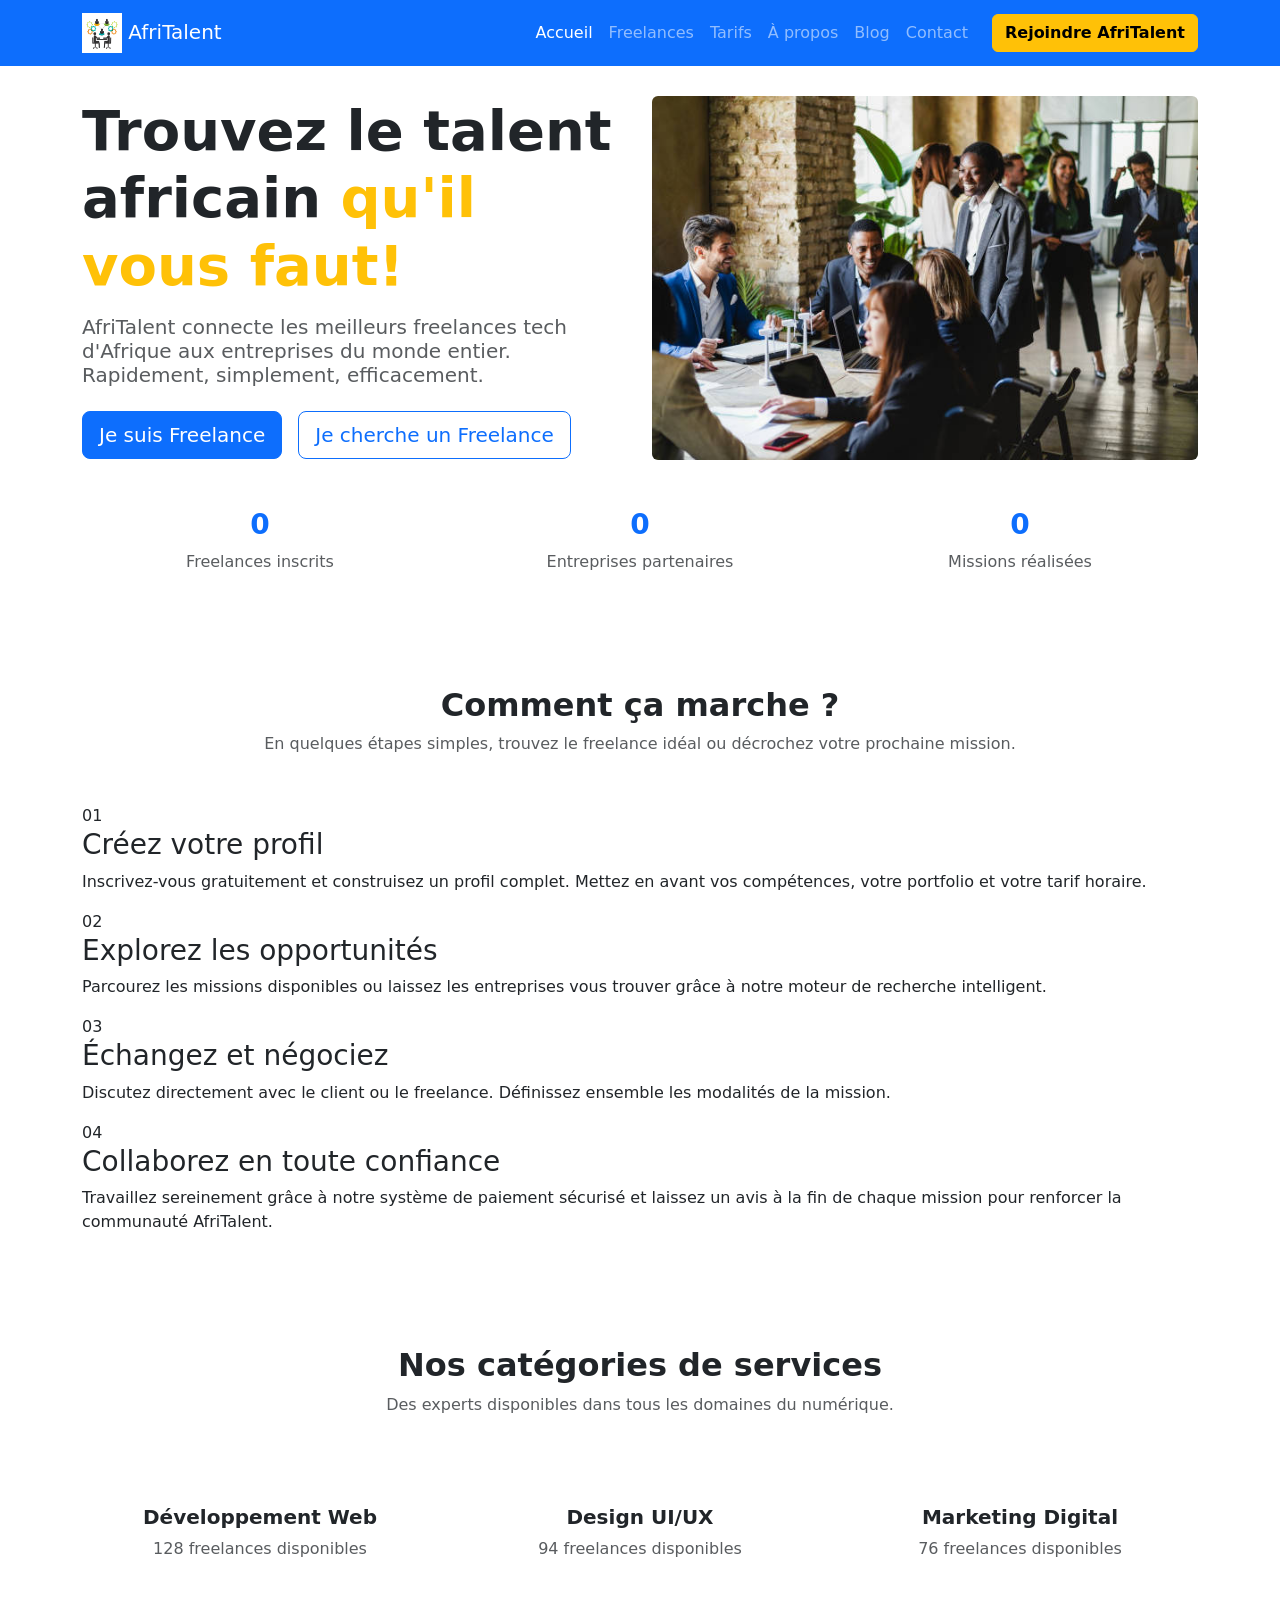
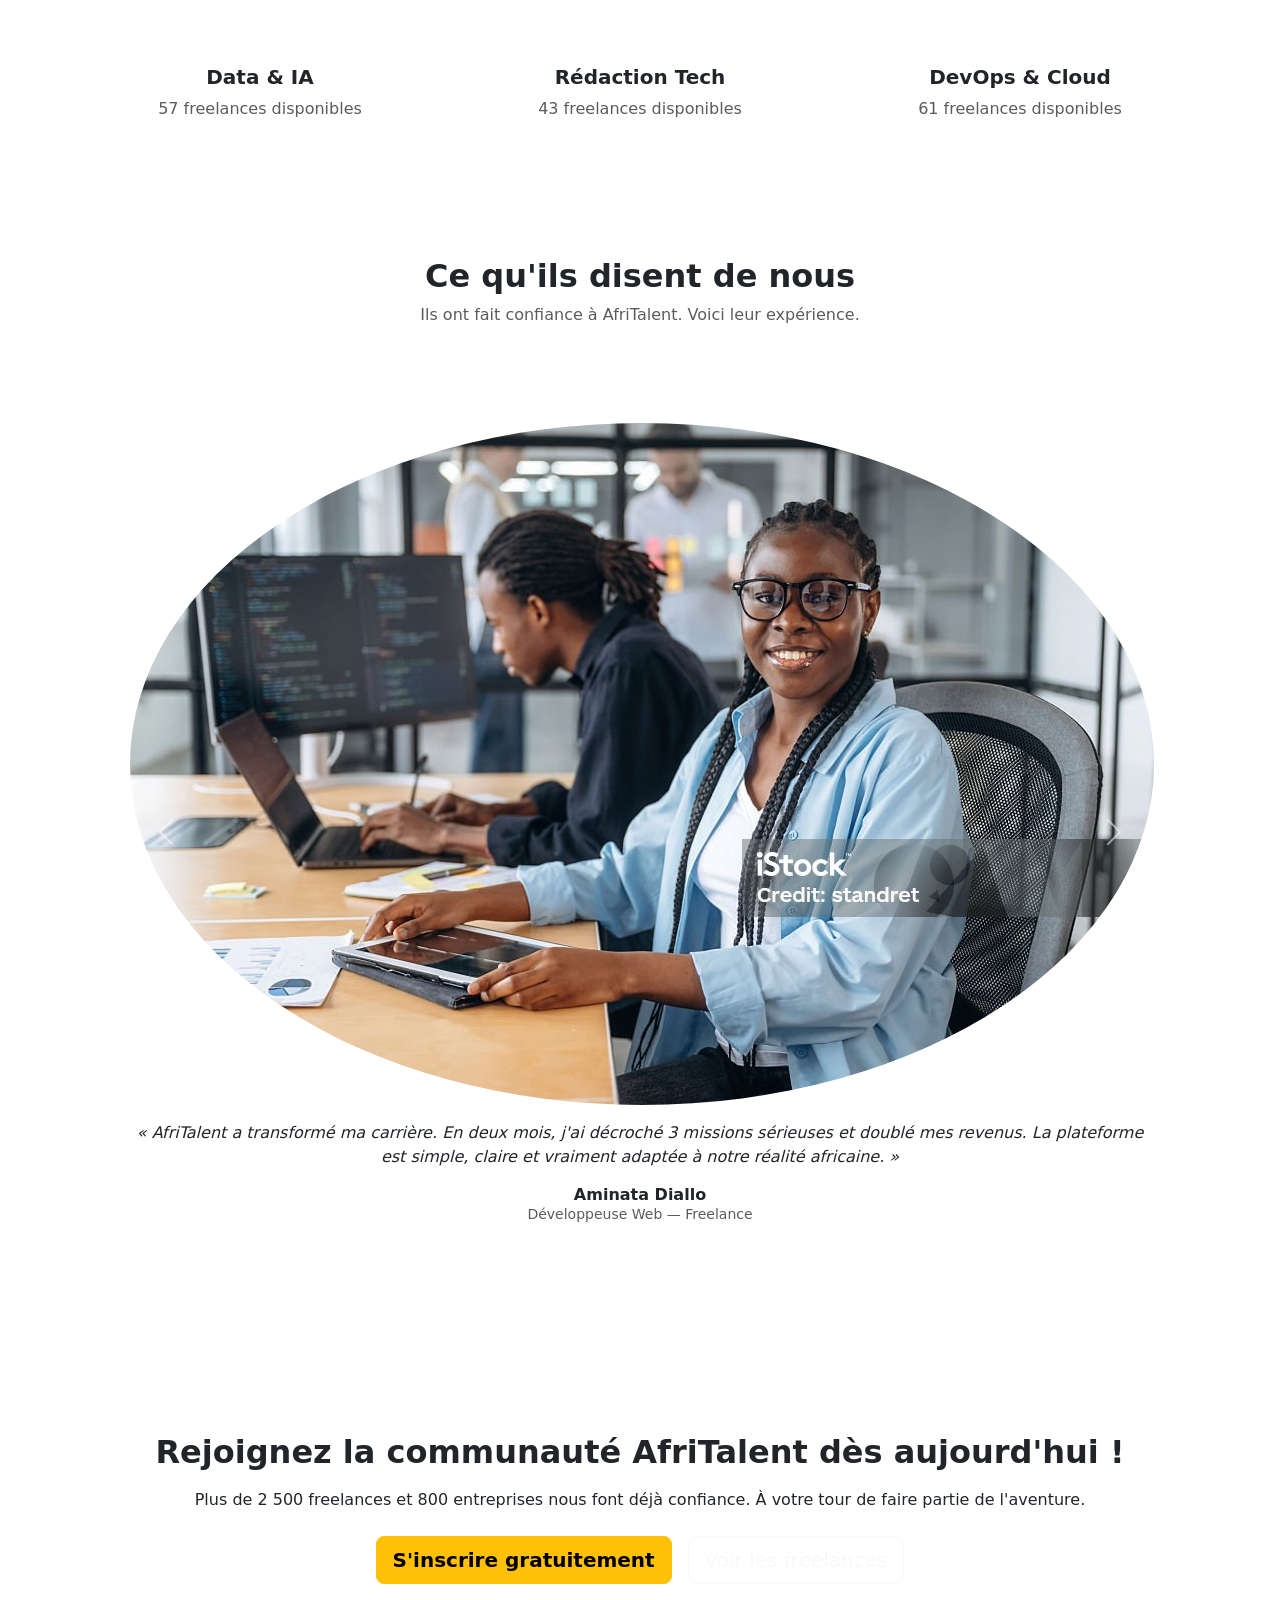
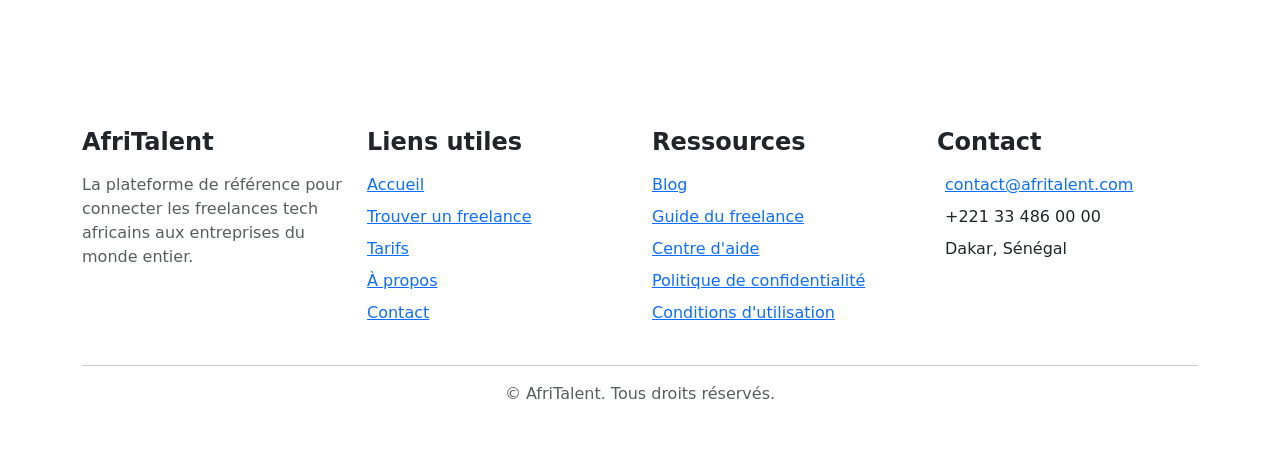
==== index.html @ 52401b1b "HTML : structure complète des 5 pages avec sections et contenu texte" ====
<!DOCTYPE html>
<html lang="fr">
<head>
<meta charset="UTF-8">
<meta name="viewport" content="width=device-width, initial-scale=1.0">
<title>AfriTalent — Accueil</title>
<!-- Bootstrap 5 via CDN : feuille de style -->
<link
href="https://cdn.jsdelivr.net/npm/bootstrap@5.3.0/dist/css/bootstrap.min.css"
rel="stylesheet">
<!-- Votre feuille de style personnelle -->
<link rel="stylesheet" href="CSS/style.css">
</head>
<body>
<!-- Navigation Bootstrap commune a toutes les pages -->
<nav class="navbar navbar-expand-lg navbar-dark bg-primary fixed-top" id="mainNavbar">
  <div class="container">
<a class="navbar-brand" href="index.html">
  <img src="IMAGES/logoAfri.jpg" alt="Logo AfriTalent" width="40" height="40">
  AfriTalent
</a>
<button class="navbar-toggler" type="button"
data-bs-toggle="collapse"
data-bs-target="#navMenu"
aria-controls="navMenu"
aria-expanded="false"
aria-label="Ouvrir le menu">
<span class="navbar-toggler-icon"></span>
</button>
  <!-- Liens de navigation -->
    <div class="collapse navbar-collapse" id="navMenu">
      <ul class="navbar-nav ms-auto align-items-center">
        <li class="nav-item"><a class="nav-link active" href="index.html">Accueil</a></li>
        <li class="nav-item"><a class="nav-link" href="freelances.html">Freelances</a></li>
        <li class="nav-item"><a class="nav-link" href="tarifs.html">Tarifs</a></li>
        <li class="nav-item"><a class="nav-link" href="about.html">À propos</a></li>
        <li class="nav-item"><a class="nav-link" href="blog.html">Blog</a></li>
        <li class="nav-item"><a class="nav-link" href="contact.html">Contact</a></li>

        <!-- Bouton CTA visible dans la navbar -->
        <li class="nav-item ms-3">
          <a class="btn btn-warning fw-bold" href="contact.html">Rejoindre AfriTalent</a>
        </li>
      </ul>
    </div>
  </div>
</nav>
<main>
<!-- Section Hero : accroche principale -->
<section id="hero" class="py-5 mt-5">
  <div class="container">
    <div class="row align-items-center">

      <!-- Texte de gauche -->
      <div class="col-lg-6">
        <h1 class="display-4 fw-bold">
          Trouvez le talent africain <span class="text-warning">qu'il vous faut!</span>
        </h1>
        <h2 class="fs-5 fw-normal text-muted mt-3">
          AfriTalent connecte les meilleurs freelances tech d'Afrique 
          aux entreprises du monde entier. Rapidement, simplement, efficacement.
        </h2>

        <!-- Deux boutons CTA -->
        <div class="d-flex gap-3 mt-4 flex-wrap">
          <a href="freelances.html" class="btn btn-primary btn-lg">
            Je suis Freelance
          </a>
          <a href="freelances.html" class="btn btn-outline-primary btn-lg">
            Je cherche un Freelance
          </a>
        </div>
      </div>
      <!-- Image de droite -->
      <div class="col-lg-6 text-center mt-4 mt-lg-0">
        <img 
          src="IMAGES/hero0.png" 
          alt="Freelances africains travaillant sur des projets tech" 
          class="img-fluid rounded">
      </div>
    </div>
    <!-- Statistiques animées (les chiffres seront animés en JS plus tard) -->
    <div class="row text-center mt-5">
      <div class="col-md-4">
        <h3 class="fw-bold text-primary" data-target="2500" class="counter">0</h3>
        <p class="text-muted">Freelances inscrits</p>
      </div>
      <div class="col-md-4">
        <h3 class="fw-bold text-primary" data-target="800" class="counter">0</h3>
        <p class="text-muted">Entreprises partenaires</p>
      </div>
      <div class="col-md-4">
        <h3 class="fw-bold text-primary" data-target="12000" class="counter">0</h3>
        <p class="text-muted">Missions réalisées</p>
      </div>
    </div>

  </div>
</section>
<!-- Section "Comment ça marche" -->
<section id="comment-ca-marche" class="py-5">
  <div class="container">

    <h2 class="text-center fw-bold mb-2">Comment ça marche ?</h2>
    <p class="text-center text-muted mb-5">
      En quelques étapes simples, trouvez le freelance idéal ou décrochez votre prochaine mission.
    </p>

    <!-- Grille Bento : disposition asymétrique (le style viendra au commit 4) -->
    <div class="bento-grid">

      <!-- Étape 1 -->
      <article class="bento-card bento-card--large" aria-label="Étape 1">
        <span class="step-number">01</span>
        <i class="bi bi-person-plus-fill step-icon" aria-hidden="true"></i>
        <h3>Créez votre profil</h3>
        <p>
          Inscrivez-vous gratuitement et construisez un profil complet. 
          Mettez en avant vos compétences, votre portfolio et votre tarif horaire.
        </p>
      </article>

      <!-- Étape 2 -->
      <article class="bento-card" aria-label="Étape 2">
        <span class="step-number">02</span>
        <i class="bi bi-search step-icon" aria-hidden="true"></i>
        <h3>Explorez les opportunités</h3>
        <p>
          Parcourez les missions disponibles ou laissez les entreprises 
          vous trouver grâce à notre moteur de recherche intelligent.
        </p>
      </article>

      <!-- Étape 3 -->
      <article class="bento-card" aria-label="Étape 3">
        <span class="step-number">03</span>
        <i class="bi bi-chat-dots-fill step-icon" aria-hidden="true"></i>
        <h3>Échangez et négociez</h3>
        <p>
          Discutez directement avec le client ou le freelance. 
          Définissez ensemble les modalités de la mission.
        </p>
      </article>

      <!-- Étape 4 -->
      <article class="bento-card bento-card--wide" aria-label="Étape 4">
        <span class="step-number">04</span>
        <i class="bi bi-patch-check-fill step-icon" aria-hidden="true"></i>
        <h3>Collaborez en toute confiance</h3>
        <p>
          Travaillez sereinement grâce à notre système de paiement sécurisé 
          et laissez un avis à la fin de chaque mission pour renforcer la communauté AfriTalent.
        </p>
      </article>

    </div>
  </div>
</section>
<!-- Section "Catégories de services" -->
<section id="categories" class="py-5">
  <div class="container">

    <h2 class="text-center fw-bold mb-2">Nos catégories de services</h2>
    <p class="text-center text-muted mb-5">
      Des experts disponibles dans tous les domaines du numérique.
    </p>

    <div class="row g-4">

      <!-- Catégorie 1 : Développement Web -->
      <div class="col-lg-4 col-md-6">
        <article class="category-card text-center p-4" aria-label="Développement Web">
          <i class="bi bi-code-slash category-icon" aria-hidden="true"></i>
          <h3 class="fs-5 fw-bold mt-3">Développement Web</h3>
          <p class="text-muted">128 freelances disponibles</p>
        </article>
      </div>

      <!-- Catégorie 2 : Design UI/UX -->
      <div class="col-lg-4 col-md-6">
        <article class="category-card text-center p-4" aria-label="Design UI/UX">
          <i class="bi bi-palette-fill category-icon" aria-hidden="true"></i>
          <h3 class="fs-5 fw-bold mt-3">Design UI/UX</h3>
          <p class="text-muted">94 freelances disponibles</p>
        </article>
      </div>

      <!-- Catégorie 3 : Marketing Digital -->
      <div class="col-lg-4 col-md-6">
        <article class="category-card text-center p-4" aria-label="Marketing Digital">
          <i class="bi bi-megaphone-fill category-icon" aria-hidden="true"></i>
          <h3 class="fs-5 fw-bold mt-3">Marketing Digital</h3>
          <p class="text-muted">76 freelances disponibles</p>
        </article>
      </div>

      <!-- Catégorie 4 : Data & IA -->
      <div class="col-lg-4 col-md-6">
        <article class="category-card text-center p-4" aria-label="Data et Intelligence Artificielle">
          <i class="bi bi-robot category-icon" aria-hidden="true"></i>
          <h3 class="fs-5 fw-bold mt-3">Data &amp; IA</h3>
          <p class="text-muted">57 freelances disponibles</p>
        </article>
      </div>

      <!-- Catégorie 5 : Rédaction Tech -->
      <div class="col-lg-4 col-md-6">
        <article class="category-card text-center p-4" aria-label="Rédaction Tech">
          <i class="bi bi-pencil-fill category-icon" aria-hidden="true"></i>
          <h3 class="fs-5 fw-bold mt-3">Rédaction Tech</h3>
          <p class="text-muted">43 freelances disponibles</p>
        </article>
      </div>

      <!-- Catégorie 6 : DevOps & Cloud -->
      <div class="col-lg-4 col-md-6">
        <article class="category-card text-center p-4" aria-label="DevOps et Cloud">
          <i class="bi bi-cloud-fill category-icon" aria-hidden="true"></i>
          <h3 class="fs-5 fw-bold mt-3">DevOps &amp; Cloud</h3>
          <p class="text-muted">61 freelances disponibles</p>
        </article>
      </div>

    </div>
  </div>
</section>
<!-- Section "Témoignages" -->
<section id="temoignages" class="py-5">
  <div class="container">

    <h2 class="text-center fw-bold mb-2">Ce qu'ils disent de nous</h2>
    <p class="text-center text-muted mb-5">
      Ils ont fait confiance à AfriTalent. Voici leur expérience.
    </p>

    <!-- Carousel Bootstrap -->
    <div id="carouselTemoignages" class="carousel slide" data-bs-ride="carousel">

      <!-- Indicateurs (petits points en bas) -->
      <div class="carousel-indicators">
        <button type="button" data-bs-target="#carouselTemoignages" data-bs-slide-to="0"
          class="active" aria-current="true" aria-label="Témoignage 1"></button>
        <button type="button" data-bs-target="#carouselTemoignages" data-bs-slide-to="1"
          aria-label="Témoignage 2"></button>
        <button type="button" data-bs-target="#carouselTemoignages" data-bs-slide-to="2"
          aria-label="Témoignage 3"></button>
      </div>

      <!-- Contenu du carousel -->
      <div class="carousel-inner">

        <!-- Témoignage 1 -->
        <div class="carousel-item active">
          <article class="temoignage-card text-center p-5" aria-label="Témoignage de Aminata Diallo">
            <img
              src="IMAGES/Diallo.jpg"
              alt="Photo de Aminata Diallo, développeuse web freelance"
              class="temoignage-avatar rounded-circle mb-3">
            <p class="temoignage-citation fst-italic mb-3">
              « AfriTalent a transformé ma carrière. En deux mois, j'ai décroché 
              3 missions sérieuses et doublé mes revenus. La plateforme est simple, 
              claire et vraiment adaptée à notre réalité africaine. »
            </p>
            <!-- Note : 5 étoiles -->
            <div class="temoignage-etoiles mb-2" aria-label="Note : 5 étoiles sur 5">
              <i class="bi bi-star-fill text-warning" aria-hidden="true"></i>
              <i class="bi bi-star-fill text-warning" aria-hidden="true"></i>
              <i class="bi bi-star-fill text-warning" aria-hidden="true"></i>
              <i class="bi bi-star-fill text-warning" aria-hidden="true"></i>
              <i class="bi bi-star-fill text-warning" aria-hidden="true"></i>
            </div>
            <h3 class="fs-6 fw-bold mb-0">Aminata Diallo</h3>
            <p class="text-muted small">Développeuse Web — Freelance</p>
          </article>
        </div>

        <!-- Témoignage 2 -->
        <div class="carousel-item">
          <article class="temoignage-card text-center p-5" aria-label="Témoignage de Kofi Mensah">
            <img
              src="IMAGES/Mendy.jpg"
              alt="Photo de Sara Doumith, directeur technique"
              class="temoignage-avatar rounded-circle mb-3">
            <p class="temoignage-citation fst-italic mb-3">
              « Nous avons recruté deux développeurs via AfriTalent en moins d'une semaine. 
              Les profils étaient sérieux, les tarifs compétitifs et la communication 
              avec les freelances a été fluide du début à la fin. »
            </p>
            <!-- Note : 4 étoiles -->
            <div class="temoignage-etoiles mb-2" aria-label="Note : 4 étoiles sur 5">
              <i class="bi bi-star-fill text-warning" aria-hidden="true"></i>
              <i class="bi bi-star-fill text-warning" aria-hidden="true"></i>
              <i class="bi bi-star-fill text-warning" aria-hidden="true"></i>
              <i class="bi bi-star-fill text-warning" aria-hidden="true"></i>
              <i class="bi bi-star text-warning" aria-hidden="true"></i>
            </div>
            <h3 class="fs-6 fw-bold mb-0">Sara Doumith</h3>
            <p class="text-muted small">Directrice Technique — Entreprise</p>
          </article>
        </div>

        <!-- Témoignage 3 -->
        <div class="carousel-item">
          <article class="temoignage-card text-center p-5" aria-label="Témoignage de Fatou Ndiaye">
            <img
              src="IMAGES/Faye.jpg"
              alt="Photo de Issa Faye, designer UI/UX freelance"
              class="temoignage-avatar rounded-circle mb-3">
            <p class="temoignage-citation fst-italic mb-3">
              « Ce que j'aime chez AfriTalent, c'est la confiance. Le système de paiement 
              sécurisé m'a convaincue dès le départ. Je recommande la plateforme à tous 
              les créatifs africains qui veulent se lancer. »
            </p>
            <!-- Note : 5 étoiles -->
            <div class="temoignage-etoiles mb-2" aria-label="Note : 5 étoiles sur 5">
              <i class="bi bi-star-fill text-warning" aria-hidden="true"></i>
              <i class="bi bi-star-fill text-warning" aria-hidden="true"></i>
              <i class="bi bi-star-fill text-warning" aria-hidden="true"></i>
              <i class="bi bi-star-fill text-warning" aria-hidden="true"></i>
              <i class="bi bi-star-fill text-warning" aria-hidden="true"></i>
            </div>
            <h3 class="fs-6 fw-bold mb-0">Issa Faye</h3>
            <p class="text-muted small">Designer UI/UX — Freelance</p>
          </article>
        </div>

      </div><!-- fin carousel-inner -->

      <!-- Boutons précédent / suivant -->
      <button class="carousel-control-prev" type="button"
        data-bs-target="#carouselTemoignages" data-bs-slide="prev">
        <span class="carousel-control-prev-icon" aria-hidden="true"></span>
        <span class="visually-hidden">Précédent</span>
      </button>
      <button class="carousel-control-next" type="button"
        data-bs-target="#carouselTemoignages" data-bs-slide="next">
        <span class="carousel-control-next-icon" aria-hidden="true"></span>
        <span class="visually-hidden">Suivant</span>
      </button>
    </div><!-- fin carousel -->
  </div>
</section>
<!-- Section "Appel à l'action" (CTA) -->
<section id="cta" class="py-5">
  <div class="container">
    <div class="cta-bandeau text-center p-5">

      <h2 class="fw-bold mb-3">
        Rejoignez la communauté AfriTalent dès aujourd'hui !
      </h2>
      <p class="mb-4">
        Plus de 2 500 freelances et 800 entreprises nous font déjà confiance. 
        À votre tour de faire partie de l'aventure.
      </p>

      <div class="d-flex justify-content-center gap-3 flex-wrap">
        <a href="contact.html" class="btn btn-warning btn-lg fw-bold">
          S'inscrire gratuitement
        </a>
        <a href="freelances.html" class="btn btn-outline-light btn-lg">
          Voir les freelances
        </a>
      </div>

    </div>
  </div>
</section>
<!-- Pied de page -->
<footer class="py-5">
  <div class="container">
    <div class="row g-4">

      <!-- Colonne 1 : AfriTalent -->
      <div class="col-lg-3 col-md-6">
        <h4 class="fw-bold mb-3">AfriTalent</h4>
        <p class="text-muted">
          La plateforme de référence pour connecter les freelances 
          tech africains aux entreprises du monde entier.
        </p>
        <!-- Réseaux sociaux -->
        <div class="d-flex gap-3 mt-3">
          <a href="#" aria-label="Facebook AfriTalent">
            <i class="bi bi-facebook fs-5" aria-hidden="true"></i>
          </a>
          <a href="#" aria-label="Twitter AfriTalent">
            <i class="bi bi-twitter-x fs-5" aria-hidden="true"></i>
          </a>
          <a href="#" aria-label="LinkedIn AfriTalent">
            <i class="bi bi-linkedin fs-5" aria-hidden="true"></i>
          </a>
          <a href="#" aria-label="Instagram AfriTalent">
            <i class="bi bi-instagram fs-5" aria-hidden="true"></i>
          </a>
        </div>
      </div>
      <!-- Colonne 2 : Liens utiles -->
      <div class="col-lg-3 col-md-6">
        <h4 class="fw-bold mb-3">Liens utiles</h4>
        <ul class="list-unstyled">
          <li class="mb-2">
            <a href="index.html">Accueil</a>
          </li>
          <li class="mb-2">
            <a href="freelances.html">Trouver un freelance</a>
          </li>
          <li class="mb-2">
            <a href="tarifs.html">Tarifs</a>
          </li>
          <li class="mb-2">
            <a href="about.html">À propos</a>
          </li>
          <li class="mb-2">
            <a href="contact.html">Contact</a>
          </li>
        </ul>
      </div>

      <!-- Colonne 3 : Ressources -->
      <div class="col-lg-3 col-md-6">
        <h4 class="fw-bold mb-3">Ressources</h4>
        <ul class="list-unstyled">
          <li class="mb-2">
            <a href="blog.html">Blog</a>
          </li>
          <li class="mb-2">
            <a href="#">Guide du freelance</a>
          </li>
          <li class="mb-2">
            <a href="#">Centre d'aide</a>
          </li>
          <li class="mb-2">
            <a href="#">Politique de confidentialité</a>
          </li>
          <li class="mb-2">
            <a href="#">Conditions d'utilisation</a>
          </li>
        </ul>
      </div>
      <!-- Colonne 4 : Contact -->
      <div class="col-lg-3 col-md-6">
        <h4 class="fw-bold mb-3">Contact</h4>
        <ul class="list-unstyled">
          <li class="mb-2">
            <i class="bi bi-envelope-fill me-2" aria-hidden="true"></i>
            <a href="mailto:contact@afritalent.com">contact@afritalent.com</a>
          </li>
          <li class="mb-2">
            <i class="bi bi-telephone-fill me-2" aria-hidden="true"></i>
            <span>+221 33 486 00 00</span>
          </li>
          <li class="mb-2">
            <i class="bi bi-geo-alt-fill me-2" aria-hidden="true"></i>
            <span>Dakar, Sénégal</span>
          </li>
        </ul>
      </div>
    </div>
    <!-- Ligne de séparation -->
    <hr class="mt-4">
    <!-- Copyright avec année dynamique -->
    <p class="text-center text-muted mb-0">
      &copy; <span id="annee"></span> AfriTalent. Tous droits réservés.
    </p>
  </div>
</footer>
</main>
<!-- Bootstrap 5 via CDN : script JavaScript -->
<script
src="https://cdn.jsdelivr.net/npm/bootstrap@5.3.0/dist/js/bootstrap.bundle.min.js"
></script>
<!-- Votre script JavaScript -->
<script src="js/main.js"></script>
</body>
</html>
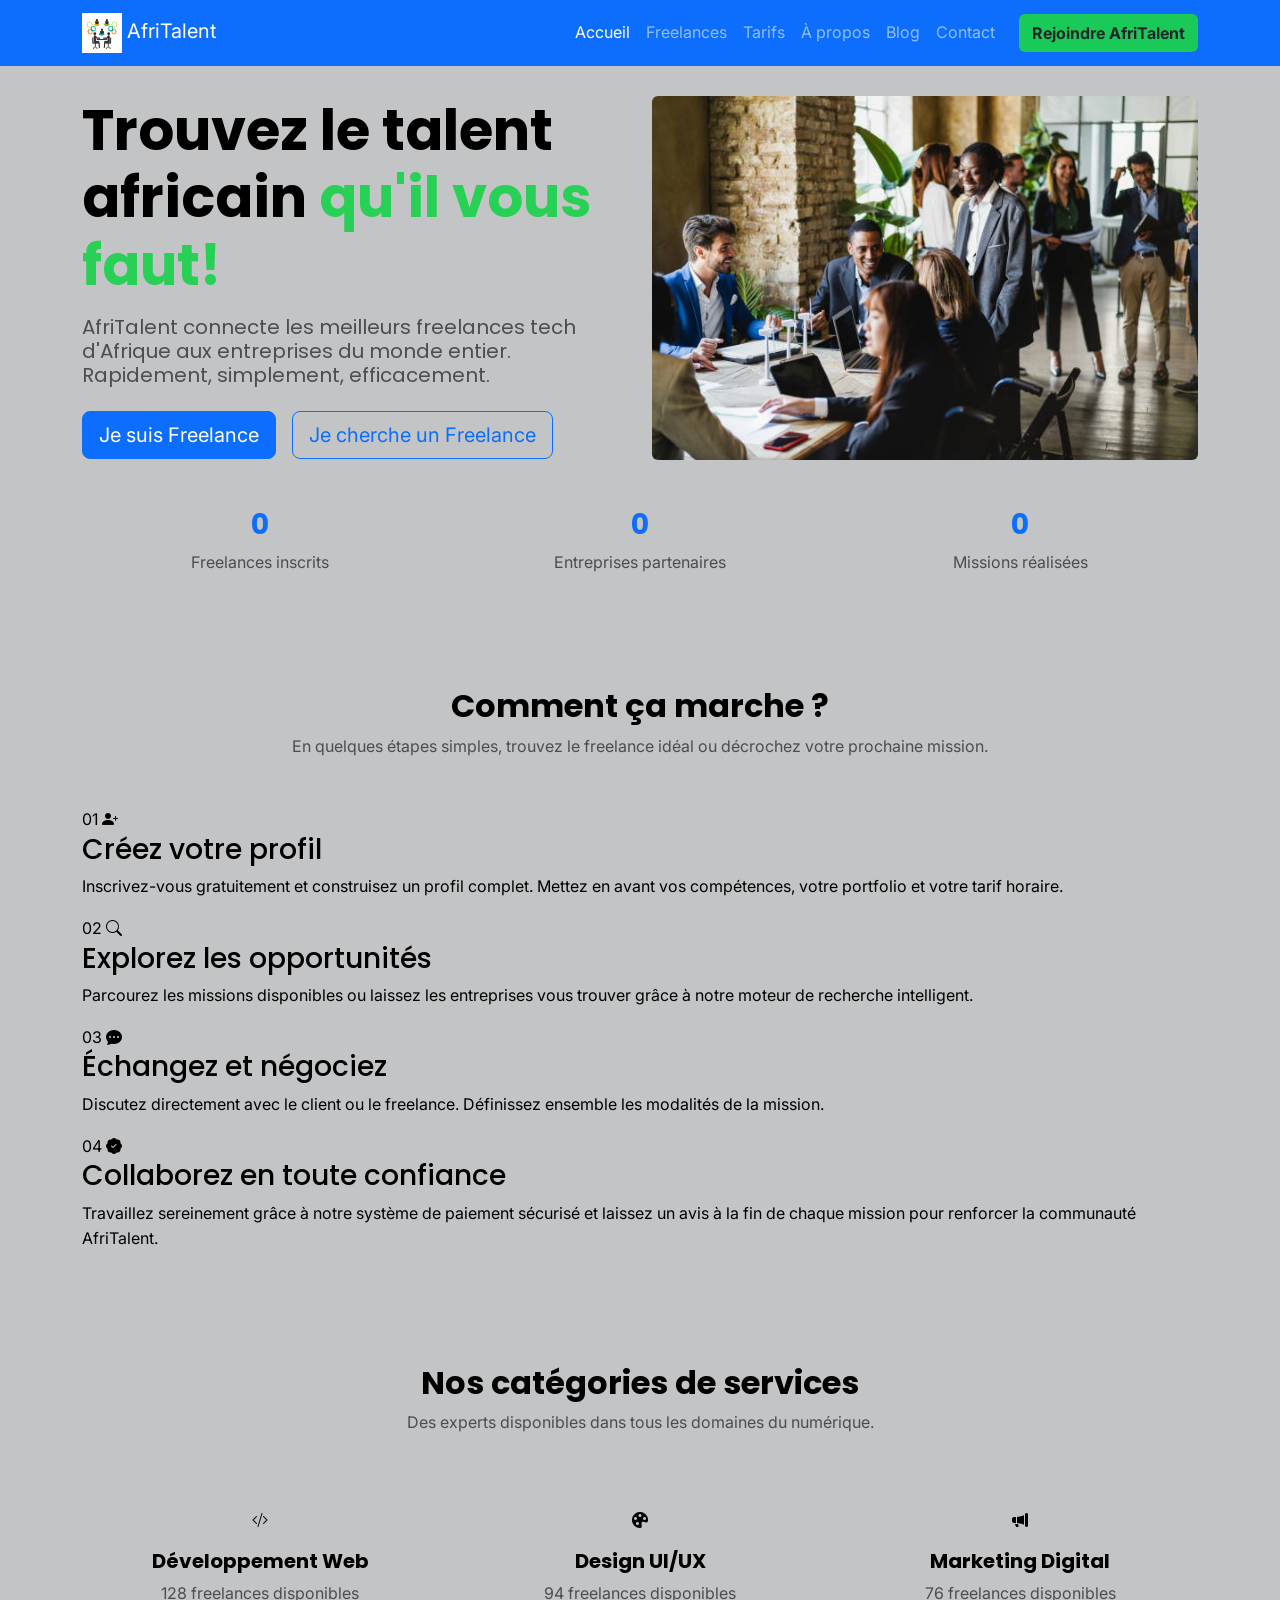
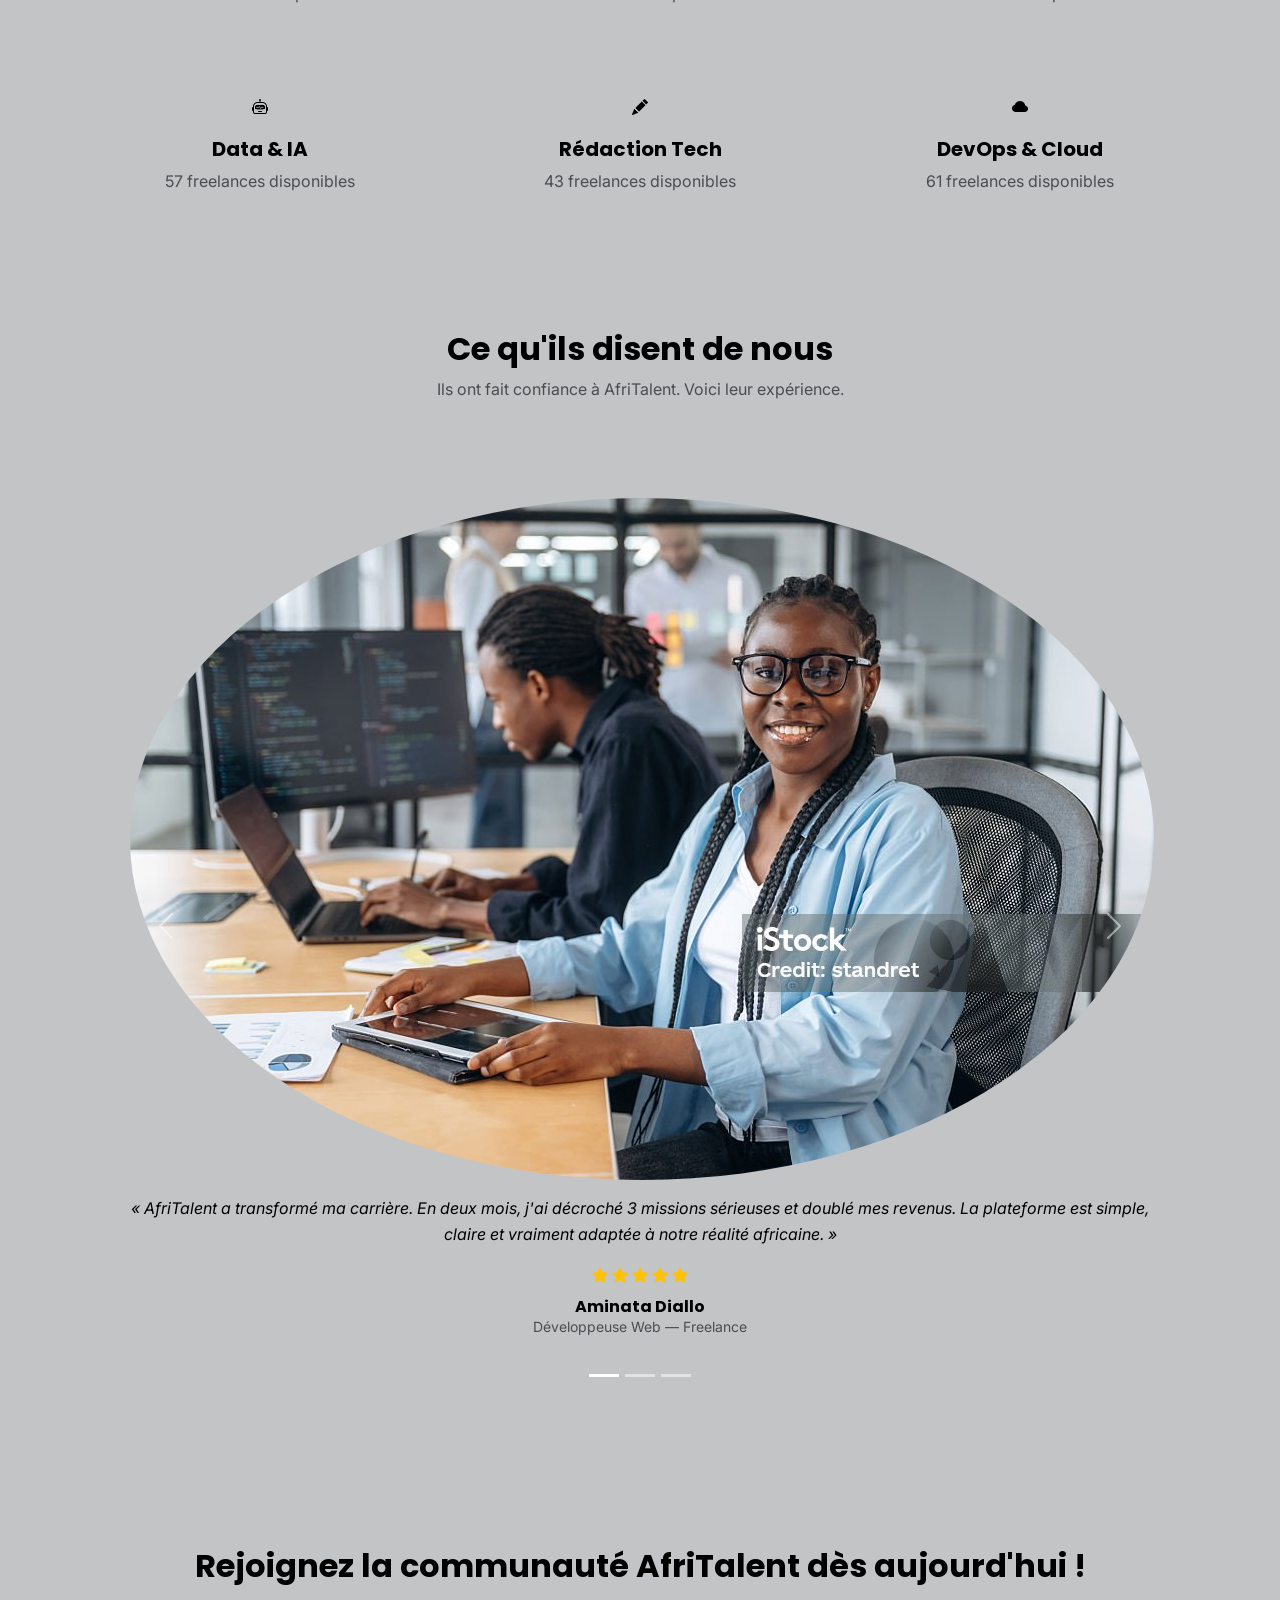
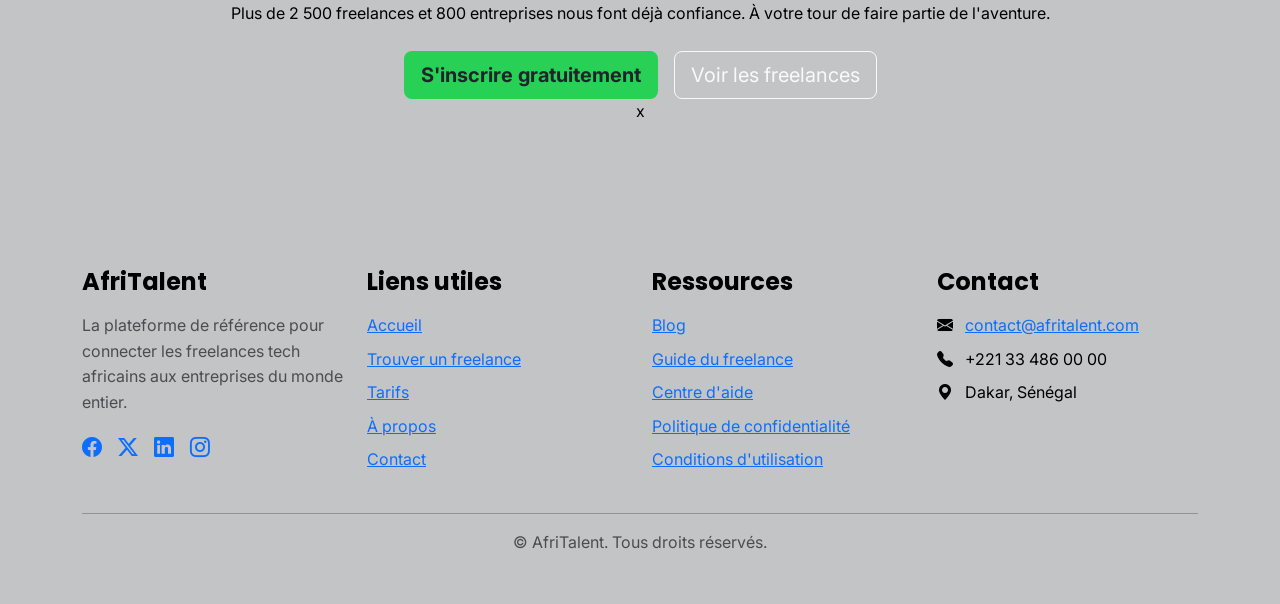
==== commit 285bd2f2: "CSS : variables, typographie, layout général et styles de base" ====
--- a/index.html
+++ b/index.html
@@ -1,474 +1,424 @@
 <!DOCTYPE html>
 <html lang="fr">
+
 <head>
-<meta charset="UTF-8">
-<meta name="viewport" content="width=device-width, initial-scale=1.0">
-<title>AfriTalent — Accueil</title>
-<!-- Bootstrap 5 via CDN : feuille de style -->
-<link
-href="https://cdn.jsdelivr.net/npm/bootstrap@5.3.0/dist/css/bootstrap.min.css"
-rel="stylesheet">
-<!-- Votre feuille de style personnelle -->
-<link rel="stylesheet" href="CSS/style.css">
+  <meta charset="UTF-8">
+  <meta name="viewport" content="width=device-width, initial-scale=1.0">
+  <title>AfriTalent — Accueil</title>
+  <!-- Bootstrap 5 via CDN : feuille de style -->
+  <link href="https://cdn.jsdelivr.net/npm/bootstrap@5.3.0/dist/css/bootstrap.min.css" rel="stylesheet">
+  <link rel="stylesheet" href="https://cdn.jsdelivr.net/npm/bootstrap-icons@1.11.0/font/bootstrap-icons.css">
+  <!-- Votre feuille de style personnelle -->
+  <link rel="stylesheet" href="CSS/style.css">
+  <link href="https://fonts.googleapis.com/css2?family=Poppins:wght@400;600;700&family=Inter:wght@400;500&display=swap"
+    rel="stylesheet">
 </head>
+
 <body>
-<!-- Navigation Bootstrap commune a toutes les pages -->
-<nav class="navbar navbar-expand-lg navbar-dark bg-primary fixed-top" id="mainNavbar">
-  <div class="container">
-<a class="navbar-brand" href="index.html">
-  <img src="IMAGES/logoAfri.jpg" alt="Logo AfriTalent" width="40" height="40">
-  AfriTalent
-</a>
-<button class="navbar-toggler" type="button"
-data-bs-toggle="collapse"
-data-bs-target="#navMenu"
-aria-controls="navMenu"
-aria-expanded="false"
-aria-label="Ouvrir le menu">
-<span class="navbar-toggler-icon"></span>
-</button>
-  <!-- Liens de navigation -->
-    <div class="collapse navbar-collapse" id="navMenu">
-      <ul class="navbar-nav ms-auto align-items-center">
-        <li class="nav-item"><a class="nav-link active" href="index.html">Accueil</a></li>
-        <li class="nav-item"><a class="nav-link" href="freelances.html">Freelances</a></li>
-        <li class="nav-item"><a class="nav-link" href="tarifs.html">Tarifs</a></li>
-        <li class="nav-item"><a class="nav-link" href="about.html">À propos</a></li>
-        <li class="nav-item"><a class="nav-link" href="blog.html">Blog</a></li>
-        <li class="nav-item"><a class="nav-link" href="contact.html">Contact</a></li>
-
-        <!-- Bouton CTA visible dans la navbar -->
-        <li class="nav-item ms-3">
-          <a class="btn btn-warning fw-bold" href="contact.html">Rejoindre AfriTalent</a>
-        </li>
-      </ul>
-    </div>
-  </div>
-</nav>
-<main>
-<!-- Section Hero : accroche principale -->
-<section id="hero" class="py-5 mt-5">
-  <div class="container">
-    <div class="row align-items-center">
-
-      <!-- Texte de gauche -->
-      <div class="col-lg-6">
-        <h1 class="display-4 fw-bold">
-          Trouvez le talent africain <span class="text-warning">qu'il vous faut!</span>
-        </h1>
-        <h2 class="fs-5 fw-normal text-muted mt-3">
-          AfriTalent connecte les meilleurs freelances tech d'Afrique 
-          aux entreprises du monde entier. Rapidement, simplement, efficacement.
-        </h2>
-
-        <!-- Deux boutons CTA -->
-        <div class="d-flex gap-3 mt-4 flex-wrap">
-          <a href="freelances.html" class="btn btn-primary btn-lg">
-            Je suis Freelance
-          </a>
-          <a href="freelances.html" class="btn btn-outline-primary btn-lg">
-            Je cherche un Freelance
-          </a>
-        </div>
-      </div>
-      <!-- Image de droite -->
-      <div class="col-lg-6 text-center mt-4 mt-lg-0">
-        <img 
-          src="IMAGES/hero0.png" 
-          alt="Freelances africains travaillant sur des projets tech" 
-          class="img-fluid rounded">
-      </div>
-    </div>
-    <!-- Statistiques animées (les chiffres seront animés en JS plus tard) -->
-    <div class="row text-center mt-5">
-      <div class="col-md-4">
-        <h3 class="fw-bold text-primary" data-target="2500" class="counter">0</h3>
-        <p class="text-muted">Freelances inscrits</p>
-      </div>
-      <div class="col-md-4">
-        <h3 class="fw-bold text-primary" data-target="800" class="counter">0</h3>
-        <p class="text-muted">Entreprises partenaires</p>
-      </div>
-      <div class="col-md-4">
-        <h3 class="fw-bold text-primary" data-target="12000" class="counter">0</h3>
-        <p class="text-muted">Missions réalisées</p>
-      </div>
-    </div>
-
-  </div>
-</section>
-<!-- Section "Comment ça marche" -->
-<section id="comment-ca-marche" class="py-5">
-  <div class="container">
-
-    <h2 class="text-center fw-bold mb-2">Comment ça marche ?</h2>
-    <p class="text-center text-muted mb-5">
-      En quelques étapes simples, trouvez le freelance idéal ou décrochez votre prochaine mission.
-    </p>
-
-    <!-- Grille Bento : disposition asymétrique (le style viendra au commit 4) -->
-    <div class="bento-grid">
-
-      <!-- Étape 1 -->
-      <article class="bento-card bento-card--large" aria-label="Étape 1">
-        <span class="step-number">01</span>
-        <i class="bi bi-person-plus-fill step-icon" aria-hidden="true"></i>
-        <h3>Créez votre profil</h3>
-        <p>
-          Inscrivez-vous gratuitement et construisez un profil complet. 
-          Mettez en avant vos compétences, votre portfolio et votre tarif horaire.
-        </p>
-      </article>
-
-      <!-- Étape 2 -->
-      <article class="bento-card" aria-label="Étape 2">
-        <span class="step-number">02</span>
-        <i class="bi bi-search step-icon" aria-hidden="true"></i>
-        <h3>Explorez les opportunités</h3>
-        <p>
-          Parcourez les missions disponibles ou laissez les entreprises 
-          vous trouver grâce à notre moteur de recherche intelligent.
-        </p>
-      </article>
-
-      <!-- Étape 3 -->
-      <article class="bento-card" aria-label="Étape 3">
-        <span class="step-number">03</span>
-        <i class="bi bi-chat-dots-fill step-icon" aria-hidden="true"></i>
-        <h3>Échangez et négociez</h3>
-        <p>
-          Discutez directement avec le client ou le freelance. 
-          Définissez ensemble les modalités de la mission.
-        </p>
-      </article>
-
-      <!-- Étape 4 -->
-      <article class="bento-card bento-card--wide" aria-label="Étape 4">
-        <span class="step-number">04</span>
-        <i class="bi bi-patch-check-fill step-icon" aria-hidden="true"></i>
-        <h3>Collaborez en toute confiance</h3>
-        <p>
-          Travaillez sereinement grâce à notre système de paiement sécurisé 
-          et laissez un avis à la fin de chaque mission pour renforcer la communauté AfriTalent.
-        </p>
-      </article>
-
-    </div>
-  </div>
-</section>
-<!-- Section "Catégories de services" -->
-<section id="categories" class="py-5">
-  <div class="container">
-
-    <h2 class="text-center fw-bold mb-2">Nos catégories de services</h2>
-    <p class="text-center text-muted mb-5">
-      Des experts disponibles dans tous les domaines du numérique.
-    </p>
-
-    <div class="row g-4">
-
-      <!-- Catégorie 1 : Développement Web -->
-      <div class="col-lg-4 col-md-6">
-        <article class="category-card text-center p-4" aria-label="Développement Web">
-          <i class="bi bi-code-slash category-icon" aria-hidden="true"></i>
-          <h3 class="fs-5 fw-bold mt-3">Développement Web</h3>
-          <p class="text-muted">128 freelances disponibles</p>
-        </article>
-      </div>
-
-      <!-- Catégorie 2 : Design UI/UX -->
-      <div class="col-lg-4 col-md-6">
-        <article class="category-card text-center p-4" aria-label="Design UI/UX">
-          <i class="bi bi-palette-fill category-icon" aria-hidden="true"></i>
-          <h3 class="fs-5 fw-bold mt-3">Design UI/UX</h3>
-          <p class="text-muted">94 freelances disponibles</p>
-        </article>
-      </div>
-
-      <!-- Catégorie 3 : Marketing Digital -->
-      <div class="col-lg-4 col-md-6">
-        <article class="category-card text-center p-4" aria-label="Marketing Digital">
-          <i class="bi bi-megaphone-fill category-icon" aria-hidden="true"></i>
-          <h3 class="fs-5 fw-bold mt-3">Marketing Digital</h3>
-          <p class="text-muted">76 freelances disponibles</p>
-        </article>
-      </div>
-
-      <!-- Catégorie 4 : Data & IA -->
-      <div class="col-lg-4 col-md-6">
-        <article class="category-card text-center p-4" aria-label="Data et Intelligence Artificielle">
-          <i class="bi bi-robot category-icon" aria-hidden="true"></i>
-          <h3 class="fs-5 fw-bold mt-3">Data &amp; IA</h3>
-          <p class="text-muted">57 freelances disponibles</p>
-        </article>
-      </div>
-
-      <!-- Catégorie 5 : Rédaction Tech -->
-      <div class="col-lg-4 col-md-6">
-        <article class="category-card text-center p-4" aria-label="Rédaction Tech">
-          <i class="bi bi-pencil-fill category-icon" aria-hidden="true"></i>
-          <h3 class="fs-5 fw-bold mt-3">Rédaction Tech</h3>
-          <p class="text-muted">43 freelances disponibles</p>
-        </article>
-      </div>
-
-      <!-- Catégorie 6 : DevOps & Cloud -->
-      <div class="col-lg-4 col-md-6">
-        <article class="category-card text-center p-4" aria-label="DevOps et Cloud">
-          <i class="bi bi-cloud-fill category-icon" aria-hidden="true"></i>
-          <h3 class="fs-5 fw-bold mt-3">DevOps &amp; Cloud</h3>
-          <p class="text-muted">61 freelances disponibles</p>
-        </article>
-      </div>
-
-    </div>
-  </div>
-</section>
-<!-- Section "Témoignages" -->
-<section id="temoignages" class="py-5">
-  <div class="container">
-
-    <h2 class="text-center fw-bold mb-2">Ce qu'ils disent de nous</h2>
-    <p class="text-center text-muted mb-5">
-      Ils ont fait confiance à AfriTalent. Voici leur expérience.
-    </p>
-
-    <!-- Carousel Bootstrap -->
-    <div id="carouselTemoignages" class="carousel slide" data-bs-ride="carousel">
-
-      <!-- Indicateurs (petits points en bas) -->
-      <div class="carousel-indicators">
-        <button type="button" data-bs-target="#carouselTemoignages" data-bs-slide-to="0"
-          class="active" aria-current="true" aria-label="Témoignage 1"></button>
-        <button type="button" data-bs-target="#carouselTemoignages" data-bs-slide-to="1"
-          aria-label="Témoignage 2"></button>
-        <button type="button" data-bs-target="#carouselTemoignages" data-bs-slide-to="2"
-          aria-label="Témoignage 3"></button>
-      </div>
-
-      <!-- Contenu du carousel -->
-      <div class="carousel-inner">
-
-        <!-- Témoignage 1 -->
-        <div class="carousel-item active">
-          <article class="temoignage-card text-center p-5" aria-label="Témoignage de Aminata Diallo">
-            <img
-              src="IMAGES/Diallo.jpg"
-              alt="Photo de Aminata Diallo, développeuse web freelance"
-              class="temoignage-avatar rounded-circle mb-3">
-            <p class="temoignage-citation fst-italic mb-3">
-              « AfriTalent a transformé ma carrière. En deux mois, j'ai décroché 
-              3 missions sérieuses et doublé mes revenus. La plateforme est simple, 
-              claire et vraiment adaptée à notre réalité africaine. »
-            </p>
-            <!-- Note : 5 étoiles -->
-            <div class="temoignage-etoiles mb-2" aria-label="Note : 5 étoiles sur 5">
-              <i class="bi bi-star-fill text-warning" aria-hidden="true"></i>
-              <i class="bi bi-star-fill text-warning" aria-hidden="true"></i>
-              <i class="bi bi-star-fill text-warning" aria-hidden="true"></i>
-              <i class="bi bi-star-fill text-warning" aria-hidden="true"></i>
-              <i class="bi bi-star-fill text-warning" aria-hidden="true"></i>
-            </div>
-            <h3 class="fs-6 fw-bold mb-0">Aminata Diallo</h3>
-            <p class="text-muted small">Développeuse Web — Freelance</p>
-          </article>
-        </div>
-
-        <!-- Témoignage 2 -->
-        <div class="carousel-item">
-          <article class="temoignage-card text-center p-5" aria-label="Témoignage de Kofi Mensah">
-            <img
-              src="IMAGES/Mendy.jpg"
-              alt="Photo de Sara Doumith, directeur technique"
-              class="temoignage-avatar rounded-circle mb-3">
-            <p class="temoignage-citation fst-italic mb-3">
-              « Nous avons recruté deux développeurs via AfriTalent en moins d'une semaine. 
-              Les profils étaient sérieux, les tarifs compétitifs et la communication 
-              avec les freelances a été fluide du début à la fin. »
-            </p>
-            <!-- Note : 4 étoiles -->
-            <div class="temoignage-etoiles mb-2" aria-label="Note : 4 étoiles sur 5">
-              <i class="bi bi-star-fill text-warning" aria-hidden="true"></i>
-              <i class="bi bi-star-fill text-warning" aria-hidden="true"></i>
-              <i class="bi bi-star-fill text-warning" aria-hidden="true"></i>
-              <i class="bi bi-star-fill text-warning" aria-hidden="true"></i>
-              <i class="bi bi-star text-warning" aria-hidden="true"></i>
-            </div>
-            <h3 class="fs-6 fw-bold mb-0">Sara Doumith</h3>
-            <p class="text-muted small">Directrice Technique — Entreprise</p>
-          </article>
-        </div>
-
-        <!-- Témoignage 3 -->
-        <div class="carousel-item">
-          <article class="temoignage-card text-center p-5" aria-label="Témoignage de Fatou Ndiaye">
-            <img
-              src="IMAGES/Faye.jpg"
-              alt="Photo de Issa Faye, designer UI/UX freelance"
-              class="temoignage-avatar rounded-circle mb-3">
-            <p class="temoignage-citation fst-italic mb-3">
-              « Ce que j'aime chez AfriTalent, c'est la confiance. Le système de paiement 
-              sécurisé m'a convaincue dès le départ. Je recommande la plateforme à tous 
-              les créatifs africains qui veulent se lancer. »
-            </p>
-            <!-- Note : 5 étoiles -->
-            <div class="temoignage-etoiles mb-2" aria-label="Note : 5 étoiles sur 5">
-              <i class="bi bi-star-fill text-warning" aria-hidden="true"></i>
-              <i class="bi bi-star-fill text-warning" aria-hidden="true"></i>
-              <i class="bi bi-star-fill text-warning" aria-hidden="true"></i>
-              <i class="bi bi-star-fill text-warning" aria-hidden="true"></i>
-              <i class="bi bi-star-fill text-warning" aria-hidden="true"></i>
-            </div>
-            <h3 class="fs-6 fw-bold mb-0">Issa Faye</h3>
-            <p class="text-muted small">Designer UI/UX — Freelance</p>
-          </article>
-        </div>
-
-      </div><!-- fin carousel-inner -->
-
-      <!-- Boutons précédent / suivant -->
-      <button class="carousel-control-prev" type="button"
-        data-bs-target="#carouselTemoignages" data-bs-slide="prev">
-        <span class="carousel-control-prev-icon" aria-hidden="true"></span>
-        <span class="visually-hidden">Précédent</span>
+  <!-- Navigation Bootstrap commune a toutes les pages -->
+  <nav class="navbar navbar-expand-lg navbar-dark bg-primary fixed-top" id="mainNavbar">
+    <div class="container">
+      <a class="navbar-brand" href="index.html">
+        <img src="IMAGES/logoAfri.jpg" alt="Logo AfriTalent" width="40" height="40">
+        AfriTalent
+      </a>
+      <button class="navbar-toggler" type="button" data-bs-toggle="collapse" data-bs-target="#navMenu"
+        aria-controls="navMenu" aria-expanded="false" aria-label="Ouvrir le menu">
+        <span class="navbar-toggler-icon"></span>
       </button>
-      <button class="carousel-control-next" type="button"
-        data-bs-target="#carouselTemoignages" data-bs-slide="next">
-        <span class="carousel-control-next-icon" aria-hidden="true"></span>
-        <span class="visually-hidden">Suivant</span>
-      </button>
-    </div><!-- fin carousel -->
-  </div>
-</section>
-<!-- Section "Appel à l'action" (CTA) -->
-<section id="cta" class="py-5">
-  <div class="container">
-    <div class="cta-bandeau text-center p-5">
-
-      <h2 class="fw-bold mb-3">
-        Rejoignez la communauté AfriTalent dès aujourd'hui !
-      </h2>
-      <p class="mb-4">
-        Plus de 2 500 freelances et 800 entreprises nous font déjà confiance. 
-        À votre tour de faire partie de l'aventure.
-      </p>
-
-      <div class="d-flex justify-content-center gap-3 flex-wrap">
-        <a href="contact.html" class="btn btn-warning btn-lg fw-bold">
-          S'inscrire gratuitement
-        </a>
-        <a href="freelances.html" class="btn btn-outline-light btn-lg">
-          Voir les freelances
-        </a>
-      </div>
-
-    </div>
-  </div>
-</section>
-<!-- Pied de page -->
-<footer class="py-5">
-  <div class="container">
-    <div class="row g-4">
-
-      <!-- Colonne 1 : AfriTalent -->
-      <div class="col-lg-3 col-md-6">
-        <h4 class="fw-bold mb-3">AfriTalent</h4>
-        <p class="text-muted">
-          La plateforme de référence pour connecter les freelances 
-          tech africains aux entreprises du monde entier.
-        </p>
-        <!-- Réseaux sociaux -->
-        <div class="d-flex gap-3 mt-3">
-          <a href="#" aria-label="Facebook AfriTalent">
-            <i class="bi bi-facebook fs-5" aria-hidden="true"></i>
-          </a>
-          <a href="#" aria-label="Twitter AfriTalent">
-            <i class="bi bi-twitter-x fs-5" aria-hidden="true"></i>
-          </a>
-          <a href="#" aria-label="LinkedIn AfriTalent">
-            <i class="bi bi-linkedin fs-5" aria-hidden="true"></i>
-          </a>
-          <a href="#" aria-label="Instagram AfriTalent">
-            <i class="bi bi-instagram fs-5" aria-hidden="true"></i>
-          </a>
-        </div>
-      </div>
-      <!-- Colonne 2 : Liens utiles -->
-      <div class="col-lg-3 col-md-6">
-        <h4 class="fw-bold mb-3">Liens utiles</h4>
-        <ul class="list-unstyled">
-          <li class="mb-2">
-            <a href="index.html">Accueil</a>
-          </li>
-          <li class="mb-2">
-            <a href="freelances.html">Trouver un freelance</a>
-          </li>
-          <li class="mb-2">
-            <a href="tarifs.html">Tarifs</a>
-          </li>
-          <li class="mb-2">
-            <a href="about.html">À propos</a>
-          </li>
-          <li class="mb-2">
-            <a href="contact.html">Contact</a>
+      <!-- Liens de navigation -->
+      <div class="collapse navbar-collapse" id="navMenu">
+        <ul class="navbar-nav ms-auto align-items-center">
+          <li class="nav-item"><a class="nav-link active" href="index.html">Accueil</a></li>
+          <li class="nav-item"><a class="nav-link" href="freelances.html">Freelances</a></li>
+          <li class="nav-item"><a class="nav-link" href="tarifs.html">Tarifs</a></li>
+          <li class="nav-item"><a class="nav-link" href="about.html">À propos</a></li>
+          <li class="nav-item"><a class="nav-link" href="blog.html">Blog</a></li>
+          <li class="nav-item"><a class="nav-link" href="contact.html">Contact</a></li>
+
+          <!-- Bouton CTA visible dans la navbar -->
+          <li class="nav-item ms-3">
+            <a class="btn btn-warnin fw-bold" href="contact.html">Rejoindre AfriTalent</a>
           </li>
         </ul>
       </div>
-
-      <!-- Colonne 3 : Ressources -->
-      <div class="col-lg-3 col-md-6">
-        <h4 class="fw-bold mb-3">Ressources</h4>
-        <ul class="list-unstyled">
-          <li class="mb-2">
-            <a href="blog.html">Blog</a>
-          </li>
-          <li class="mb-2">
-            <a href="#">Guide du freelance</a>
-          </li>
-          <li class="mb-2">
-            <a href="#">Centre d'aide</a>
-          </li>
-          <li class="mb-2">
-            <a href="#">Politique de confidentialité</a>
-          </li>
-          <li class="mb-2">
-            <a href="#">Conditions d'utilisation</a>
-          </li>
-        </ul>
-      </div>
-      <!-- Colonne 4 : Contact -->
-      <div class="col-lg-3 col-md-6">
-        <h4 class="fw-bold mb-3">Contact</h4>
-        <ul class="list-unstyled">
-          <li class="mb-2">
-            <i class="bi bi-envelope-fill me-2" aria-hidden="true"></i>
-            <a href="mailto:contact@afritalent.com">contact@afritalent.com</a>
-          </li>
-          <li class="mb-2">
-            <i class="bi bi-telephone-fill me-2" aria-hidden="true"></i>
-            <span>+221 33 486 00 00</span>
-          </li>
-          <li class="mb-2">
-            <i class="bi bi-geo-alt-fill me-2" aria-hidden="true"></i>
-            <span>Dakar, Sénégal</span>
-          </li>
-        </ul>
-      </div>
     </div>
-    <!-- Ligne de séparation -->
-    <hr class="mt-4">
-    <!-- Copyright avec année dynamique -->
-    <p class="text-center text-muted mb-0">
-      &copy; <span id="annee"></span> AfriTalent. Tous droits réservés.
-    </p>
-  </div>
-</footer>
-</main>
-<!-- Bootstrap 5 via CDN : script JavaScript -->
-<script
-src="https://cdn.jsdelivr.net/npm/bootstrap@5.3.0/dist/js/bootstrap.bundle.min.js"
-></script>
-<!-- Votre script JavaScript -->
-<script src="js/main.js"></script>
+  </nav>
+  <main>
+    <!-- Section Hero : accroche principale -->
+    <section id="hero" class="py-5 mt-5">
+      <div class="container">
+        <div class="row align-items-center">
+
+          <!-- Texte de gauche -->
+          <div class="col-lg-6">
+            <h1 class="display-4 fw-bold">
+              Trouvez le talent africain <span class="text-warnin">qu'il vous faut!</span>
+            </h1>
+            <h2 class="fs-5 fw-normal text-muted mt-3">
+              AfriTalent connecte les meilleurs freelances tech d'Afrique
+              aux entreprises du monde entier. Rapidement, simplement, efficacement.
+            </h2>
+
+            <!-- Deux boutons CTA -->
+            <div class="d-flex gap-3 mt-4 flex-wrap">
+              <a href="freelances.html" class="btn btn-primary btn-lg">
+                Je suis Freelance
+              </a>
+              <a href="freelances.html" class="btn btn-outline-primary btn-lg">
+                Je cherche un Freelance
+              </a>
+            </div>
+          </div>
+          <!-- Image de droite -->
+          <div class="col-lg-6 text-center mt-4 mt-lg-0">
+            <img src="IMAGES/hero0.png" alt="Freelances africains travaillant sur des projets tech"
+              class="img-fluid rounded">
+          </div>
+        </div>
+        <!-- Statistiques animées (les chiffres seront animés en JS plus tard) -->
+        <div class="row text-center mt-5">
+          <div class="col-md-4">
+            <h3 class="fw-bold text-primary" data-target="2500" class="counter">0</h3>
+            <p class="text-muted">Freelances inscrits</p>
+          </div>
+          <div class="col-md-4">
+            <h3 class="fw-bold text-primary" data-target="800" class="counter">0</h3>
+            <p class="text-muted">Entreprises partenaires</p>
+          </div>
+          <div class="col-md-4">
+            <h3 class="fw-bold text-primary" data-target="12000" class="counter">0</h3>
+            <p class="text-muted">Missions réalisées</p>
+          </div>
+        </div>
+
+      </div>
+    </section>
+    <!-- Section "Comment ça marche" -->
+    <section id="comment-ca-marche" class="py-5">
+      <div class="container">
+
+        <h2 class="text-center fw-bold mb-2">Comment ça marche ?</h2>
+        <p class="text-center text-muted mb-5">
+          En quelques étapes simples, trouvez le freelance idéal ou décrochez votre prochaine mission.
+        </p>
+
+        <!-- Grille Bento : disposition asymétrique (le style viendra au commit 4) -->
+        <div class="bento-grid">
+
+          <!-- Étape 1 -->
+          <article class="bento-card bento-card--large" aria-label="Étape 1">
+            <span class="step-number">01</span>
+            <i class="bi bi-person-plus-fill step-icon" aria-hidden="true"></i>
+            <h3>Créez votre profil</h3>
+            <p>
+              Inscrivez-vous gratuitement et construisez un profil complet.
+              Mettez en avant vos compétences, votre portfolio et votre tarif horaire.
+            </p>
+          </article>
+
+          <!-- Étape 2 -->
+          <article class="bento-card" aria-label="Étape 2">
+            <span class="step-number">02</span>
+            <i class="bi bi-search step-icon" aria-hidden="true"></i>
+            <h3>Explorez les opportunités</h3>
+            <p>
+              Parcourez les missions disponibles ou laissez les entreprises
+              vous trouver grâce à notre moteur de recherche intelligent.
+            </p>
+          </article>
+
+          <!-- Étape 3 -->
+          <article class="bento-card" aria-label="Étape 3">
+            <span class="step-number">03</span>
+            <i class="bi bi-chat-dots-fill step-icon" aria-hidden="true"></i>
+            <h3>Échangez et négociez</h3>
+            <p>
+              Discutez directement avec le client ou le freelance.
+              Définissez ensemble les modalités de la mission.
+            </p>
+          </article>
+
+          <!-- Étape 4 -->
+          <article class="bento-card bento-card--wide" aria-label="Étape 4">
+            <span class="step-number">04</span>
+            <i class="bi bi-patch-check-fill step-icon" aria-hidden="true"></i>
+            <h3>Collaborez en toute confiance</h3>
+            <p>
+              Travaillez sereinement grâce à notre système de paiement sécurisé
+              et laissez un avis à la fin de chaque mission pour renforcer la communauté AfriTalent.
+            </p>
+          </article>
+
+        </div>
+      </div>
+    </section>
+    <!-- Section "Catégories de services" -->
+    <section id="categories" class="py-5">
+      <div class="container">
+
+        <h2 class="text-center fw-bold mb-2">Nos catégories de services</h2>
+        <p class="text-center text-muted mb-5">
+          Des experts disponibles dans tous les domaines du numérique.
+        </p>
+
+        <div class="row g-4">
+
+          <!-- Catégorie 1 : Développement Web -->
+          <div class="col-lg-4 col-md-6">
+            <article class="category-card text-center p-4" aria-label="Développement Web">
+              <i class="bi bi-code-slash category-icon" aria-hidden="true"></i>
+              <h3 class="fs-5 fw-bold mt-3">Développement Web</h3>
+              <p class="text-muted">128 freelances disponibles</p>
+            </article>
+          </div>
+
+          <!-- Catégorie 2 : Design UI/UX -->
+          <div class="col-lg-4 col-md-6">
+            <article class="category-card text-center p-4" aria-label="Design UI/UX">
+              <i class="bi bi-palette-fill category-icon" aria-hidden="true"></i>
+              <h3 class="fs-5 fw-bold mt-3">Design UI/UX</h3>
+              <p class="text-muted">94 freelances disponibles</p>
+            </article>
+          </div>
+
+          <!-- Catégorie 3 : Marketing Digital -->
+          <div class="col-lg-4 col-md-6">
+            <article class="category-card text-center p-4" aria-label="Marketing Digital">
+              <i class="bi bi-megaphone-fill category-icon" aria-hidden="true"></i>
+              <h3 class="fs-5 fw-bold mt-3">Marketing Digital</h3>
+              <p class="text-muted">76 freelances disponibles</p>
+            </article>
+          </div>
+
+          <!-- Catégorie 4 : Data & IA -->
+          <div class="col-lg-4 col-md-6">
+            <article class="category-card text-center p-4" aria-label="Data et Intelligence Artificielle">
+              <i class="bi bi-robot category-icon" aria-hidden="true"></i>
+              <h3 class="fs-5 fw-bold mt-3">Data &amp; IA</h3>
+              <p class="text-muted">57 freelances disponibles</p>
+            </article>
+          </div>
+
+          <!-- Catégorie 5 : Rédaction Tech -->
+          <div class="col-lg-4 col-md-6">
+            <article class="category-card text-center p-4" aria-label="Rédaction Tech">
+              <i class="bi bi-pencil-fill category-icon" aria-hidden="true"></i>
+              <h3 class="fs-5 fw-bold mt-3">Rédaction Tech</h3>
+              <p class="text-muted">43 freelances disponibles</p>
+            </article>
+          </div>
+
+          <!-- Catégorie 6 : DevOps & Cloud -->
+          <div class="col-lg-4 col-md-6">
+            <article class="category-card text-center p-4" aria-label="DevOps et Cloud">
+              <i class="bi bi-cloud-fill category-icon" aria-hidden="true"></i>
+              <h3 class="fs-5 fw-bold mt-3">DevOps &amp; Cloud</h3>
+              <p class="text-muted">61 freelances disponibles</p>
+            </article>
+          </div>
+
+        </div>
+      </div>
+    </section>
+    <!-- Section "Témoignages" -->
+    <section id="temoignages" class="py-5">
+      <div class="container">
+
+        <h2 class="text-center fw-bold mb-2">Ce qu'ils disent de nous</h2>
+        <p class="text-center text-muted mb-5">
+          Ils ont fait confiance à AfriTalent. Voici leur expérience.
+        </p>
+
+        <!-- Carousel Bootstrap -->
+        <div id="carouselTemoignages" class="carousel slide" data-bs-ride="carousel">
+
+          <!-- Indicateurs (petits points en bas) -->
+          <div class="carousel-indicators">
+            <button type="button" data-bs-target="#carouselTemoignages" data-bs-slide-to="0" class="active"
+              aria-current="true" aria-label="Témoignage 1"></button>
+            <button type="button" data-bs-target="#carouselTemoignages" data-bs-slide-to="1"
+              aria-label="Témoignage 2"></button>
+            <button type="button" data-bs-target="#carouselTemoignages" data-bs-slide-to="2"
+              aria-label="Témoignage 3"></button>
+          </div>
+
+          <!-- Contenu du carousel -->
+          <div class="carousel-inner">
+
+            <!-- Témoignage 1 -->
+            <div class="carousel-item active">
+              <article class="temoignage-card text-center p-5" aria-label="Témoignage de Aminata Diallo">
+                <img src="IMAGES/Diallo.jpg" alt="Photo de Aminata Diallo, développeuse web freelance"
+                  class="temoignage-avatar rounded-circle mb-3">
+                <p class="temoignage-citation fst-italic mb-3">
+                  « AfriTalent a transformé ma carrière. En deux mois, j'ai décroché
+                  3 missions sérieuses et doublé mes revenus. La plateforme est simple,
+                  claire et vraiment adaptée à notre réalité africaine. »
+                </p>
+                <!-- Note : 5 étoiles -->
+                <div class="temoignage-etoiles mb-2" aria-label="Note : 5 étoiles sur 5">
+                  <i class="bi bi-star-fill text-warning" aria-hidden="true"></i>
+                  <i class="bi bi-star-fill text-warning" aria-hidden="true"></i>
+                  <i class="bi bi-star-fill text-warning" aria-hidden="true"></i>
+                  <i class="bi bi-star-fill text-warning" aria-hidden="true"></i>
+                  <i class="bi bi-star-fill text-warning" aria-hidden="true"></i>
+                </div>
+                <h3 class="fs-6 fw-bold mb-0">Aminata Diallo</h3>
+                <p class="text-muted small">Développeuse Web — Freelance</p>
+              </article>
+            </div>
+
+            <!-- Témoignage 2 -->
+            <div class="carousel-item">
+              <article class="temoignage-card text-center p-5" aria-label="Témoignage de Kofi Mensah">
+                <img src="IMAGES/Mendy.jpg" alt="Photo de Sara Doumith, directeur technique"
+                  class="temoignage-avatar rounded-circle mb-3">
+                <p class="temoignage-citation fst-italic mb-3">
+                  « Nous avons recruté deux développeurs via AfriTalent en moins d'une semaine.
+                  Les profils étaient sérieux, les tarifs compétitifs et la communication
+                  avec les freelances a été fluide du début à la fin. »
+                </p>
+                <!-- Note : 4 étoiles -->
+                <div class="temoignage-etoiles mb-2" aria-label="Note : 4 étoiles sur 5">
+                  <i class="bi bi-star-fill text-warning" aria-hidden="true"></i>
+                  <i class="bi bi-star-fill text-warning" aria-hidden="true"></i>
+                  <i class="bi bi-star-fill text-warning" aria-hidden="true"></i>
+                  <i class="bi bi-star-fill text-warning" aria-hidden="true"></i>
+                  <i class="bi bi-star text-warning" aria-hidden="true"></i>
+                </div>
+                <h3 class="fs-6 fw-bold mb-0">Sara Doumith</h3>
+                <p class="text-muted small">Directrice Technique — Entreprise</p>
+              </article>
+            </div>
+
+            <!-- Témoignage 3 -->
+            <div class="carousel-item">
+              <article class="temoignage-card text-center p-5" aria-label="Témoignage de Fatou Ndiaye">
+                <img src="IMAGES/Faye.jpg" alt="Photo de Issa Faye, designer UI/UX freelance"
+                  class="temoignage-avatar rounded-circle mb-3">
+                <p class="temoignage-citation fst-italic mb-3">
+                  « Ce que j'aime chez AfriTalent, c'est la confiance. Le système de paiement
+                  sécurisé m'a convaincue dès le départ. Je recommande la plateforme à tous
+                  les créatifs africains qui veulent se lancer. »
+                </p>
+                <!-- Note : 5 étoiles -->
+                <div class="temoignage-etoiles mb-2" aria-label="Note : 5 étoiles sur 5">
+                  <i class="bi bi-star-fill text-warning" aria-hidden="true"></i>
+                  <i class="bi bi-star-fill text-warning" aria-hidden="true"></i>
+                  <i class="bi bi-star-fill text-warning" aria-hidden="true"></i>
+                  <i class="bi bi-star-fill text-warning" aria-hidden="true"></i>
+                  <i class="bi bi-star-fill text-warning" aria-hidden="true"></i>
+                </div>
+                <h3 class="fs-6 fw-bold mb-0">Issa Faye</h3>
+                <p class="text-muted small">Designer UI/UX — Freelance</p>
+              </article>
+            </div>
+
+          </div><!-- fin carousel-inner -->
+
+          <!-- Boutons précédent / suivant -->
+          <button class="carousel-control-prev" type="button" data-bs-target="#carouselTemoignages"
+            data-bs-slide="prev">
+            <span class="carousel-control-prev-icon" aria-hidden="true"></span>
+            <span class="visually-hidden">Précédent</span>
+          </button>
+          <button class="carousel-control-next" type="button" data-bs-target="#carouselTemoignages"
+            data-bs-slide="next">
+            <span class="carousel-control-next-icon" aria-hidden="true"></span>
+            <span class="visually-hidden">Suivant</span>
+          </button>
+        </div><!-- fin carousel -->
+      </div>
+    </section>
+    <!-- Section "Appel à l'action" (CTA) -->
+    <section id="cta" class="py-5">
+      <div class="container">
+        <div class="cta-bandeau text-center p-5">
+
+          <h2 class="fw-bold mb-3">
+            Rejoignez la communauté AfriTalent dès aujourd'hui !
+          </h2>
+          <p class="mb-4">
+            Plus de 2 500 freelances et 800 entreprises nous font déjà confiance.
+            À votre tour de faire partie de l'aventure.
+          </p>
+          <div class="d-flex justify-content-center gap-3 flex-wrap">
+            <a href="contact.html" class="btn btn-warnin btn-lg fw-bold">
+              S'inscrire gratuitement
+            </a>
+            <a href="freelances.html" class="btn btn-outline-light btn-lg">
+              Voir les freelances
+            </a>
+          </div>x
+        </div>
+      </div>
+    </section>
+  </main>
+  <!-- Pied de page -->
+    <footer class="py-5">
+    <div class="container">
+      <div class="row g-4">
+        <div class="col-lg-3 col-md-6">
+          <h4 class="fw-bold mb-3">AfriTalent</h4>
+          <p class="text-muted">
+            La plateforme de référence pour connecter les freelances 
+            tech africains aux entreprises du monde entier.
+          </p>
+          <div class="d-flex gap-3 mt-3">
+            <a href="#" aria-label="Facebook AfriTalent"><i class="bi bi-facebook fs-5" aria-hidden="true"></i></a>
+            <a href="#" aria-label="Twitter AfriTalent"><i class="bi bi-twitter-x fs-5" aria-hidden="true"></i></a>
+            <a href="#" aria-label="LinkedIn AfriTalent"><i class="bi bi-linkedin fs-5" aria-hidden="true"></i></a>
+            <a href="#" aria-label="Instagram AfriTalent"><i class="bi bi-instagram fs-5" aria-hidden="true"></i></a>
+          </div>
+        </div>
+        <div class="col-lg-3 col-md-6">
+          <h4 class="fw-bold mb-3">Liens utiles</h4>
+          <ul class="list-unstyled">
+            <li class="mb-2"><a href="index.html">Accueil</a></li>
+            <li class="mb-2"><a href="freelances.html">Trouver un freelance</a></li>
+            <li class="mb-2"><a href="tarifs.html">Tarifs</a></li>
+            <li class="mb-2"><a href="about.html">À propos</a></li>
+            <li class="mb-2"><a href="contact.html">Contact</a></li>
+          </ul>
+        </div>
+        <div class="col-lg-3 col-md-6">
+          <h4 class="fw-bold mb-3">Ressources</h4>
+          <ul class="list-unstyled">
+            <li class="mb-2"><a href="blog.html">Blog</a></li>
+            <li class="mb-2"><a href="#">Guide du freelance</a></li>
+            <li class="mb-2"><a href="#">Centre d'aide</a></li>
+            <li class="mb-2"><a href="#">Politique de confidentialité</a></li>
+            <li class="mb-2"><a href="#">Conditions d'utilisation</a></li>
+          </ul>
+        </div>
+        <div class="col-lg-3 col-md-6">
+          <h4 class="fw-bold mb-3">Contact</h4>
+          <ul class="list-unstyled">
+            <li class="mb-2">
+              <i class="bi bi-envelope-fill me-2" aria-hidden="true"></i>
+              <a href="mailto:contact@afritalent.com">contact@afritalent.com</a>
+            </li>
+            <li class="mb-2">
+              <i class="bi bi-telephone-fill me-2" aria-hidden="true"></i>
+              <span>+221 33 486 00 00</span>
+            </li>
+            <li class="mb-2">
+              <i class="bi bi-geo-alt-fill me-2" aria-hidden="true"></i>
+              <span>Dakar, Sénégal</span>
+            </li>
+          </ul>
+        </div>
+      </div>
+      <hr class="mt-4">
+      <p class="text-center text-muted mb-0">
+        &copy; <span id="annee"></span> AfriTalent. Tous droits réservés.
+      </p>
+    </div>
+  </footer>
+  <!-- Bootstrap 5 via CDN : script JavaScript -->
+  <script src="https://cdn.jsdelivr.net/npm/bootstrap@5.3.0/dist/js/bootstrap.bundle.min.js"></script>
+  <!-- Votre script JavaScript -->
+  <script src="js/main.js"></script>
 </body>
 </html>
--- a/CSS/style.css
+++ b/CSS/style.css
@@ -0,0 +1,34 @@
+:root {
+  --color-primary:  #3961b7;
+  --color-secondary: #1bd24cec;
+  --color-dark: #464c57;
+  --color-light: #afb0b1bd;
+  --color-text: #000000;
+  --font-heading: 'Poppins', sans-serif;
+  --font-body: 'Inter', sans-serif;
+  --spacing-section: 80px;
+}
+
+* {
+  margin: 0;
+  padding: 0;
+  box-sizing: border-box;
+}
+
+body {
+  font-family: var(--font-body);
+  color: var(--color-text);
+  background-color: var(--color-light);
+  line-height: 1.6;
+}
+.btn-warnin{
+  background-color: var(--color-secondary);
+}
+.text-warnin{
+  color: var(--color-secondary);
+}
+h1, h2, h3, h4 {
+  font-family: var(--font-heading);
+  /*  définit une liste priorisée d'un ou plusieurs noms de famille de police
+   et/ou de noms de famille génériques pour l'élément sélectionné */
+}
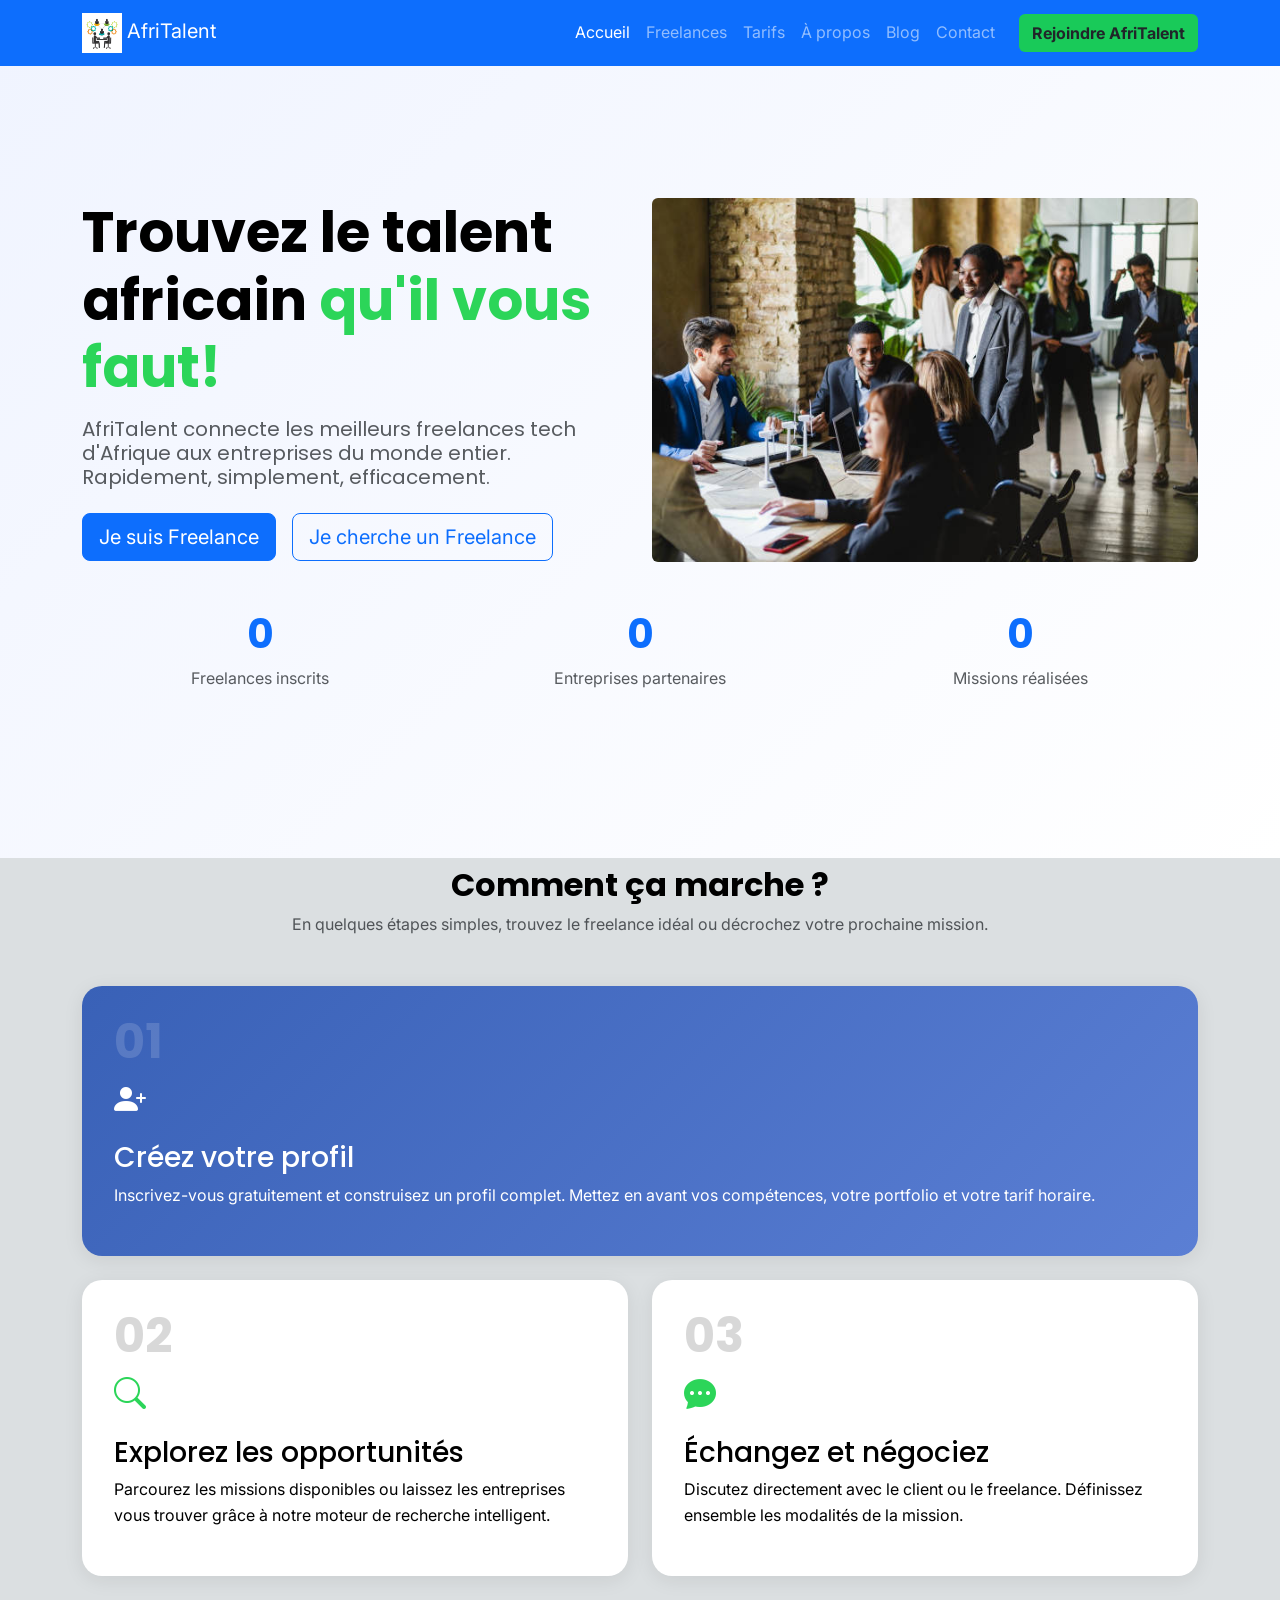
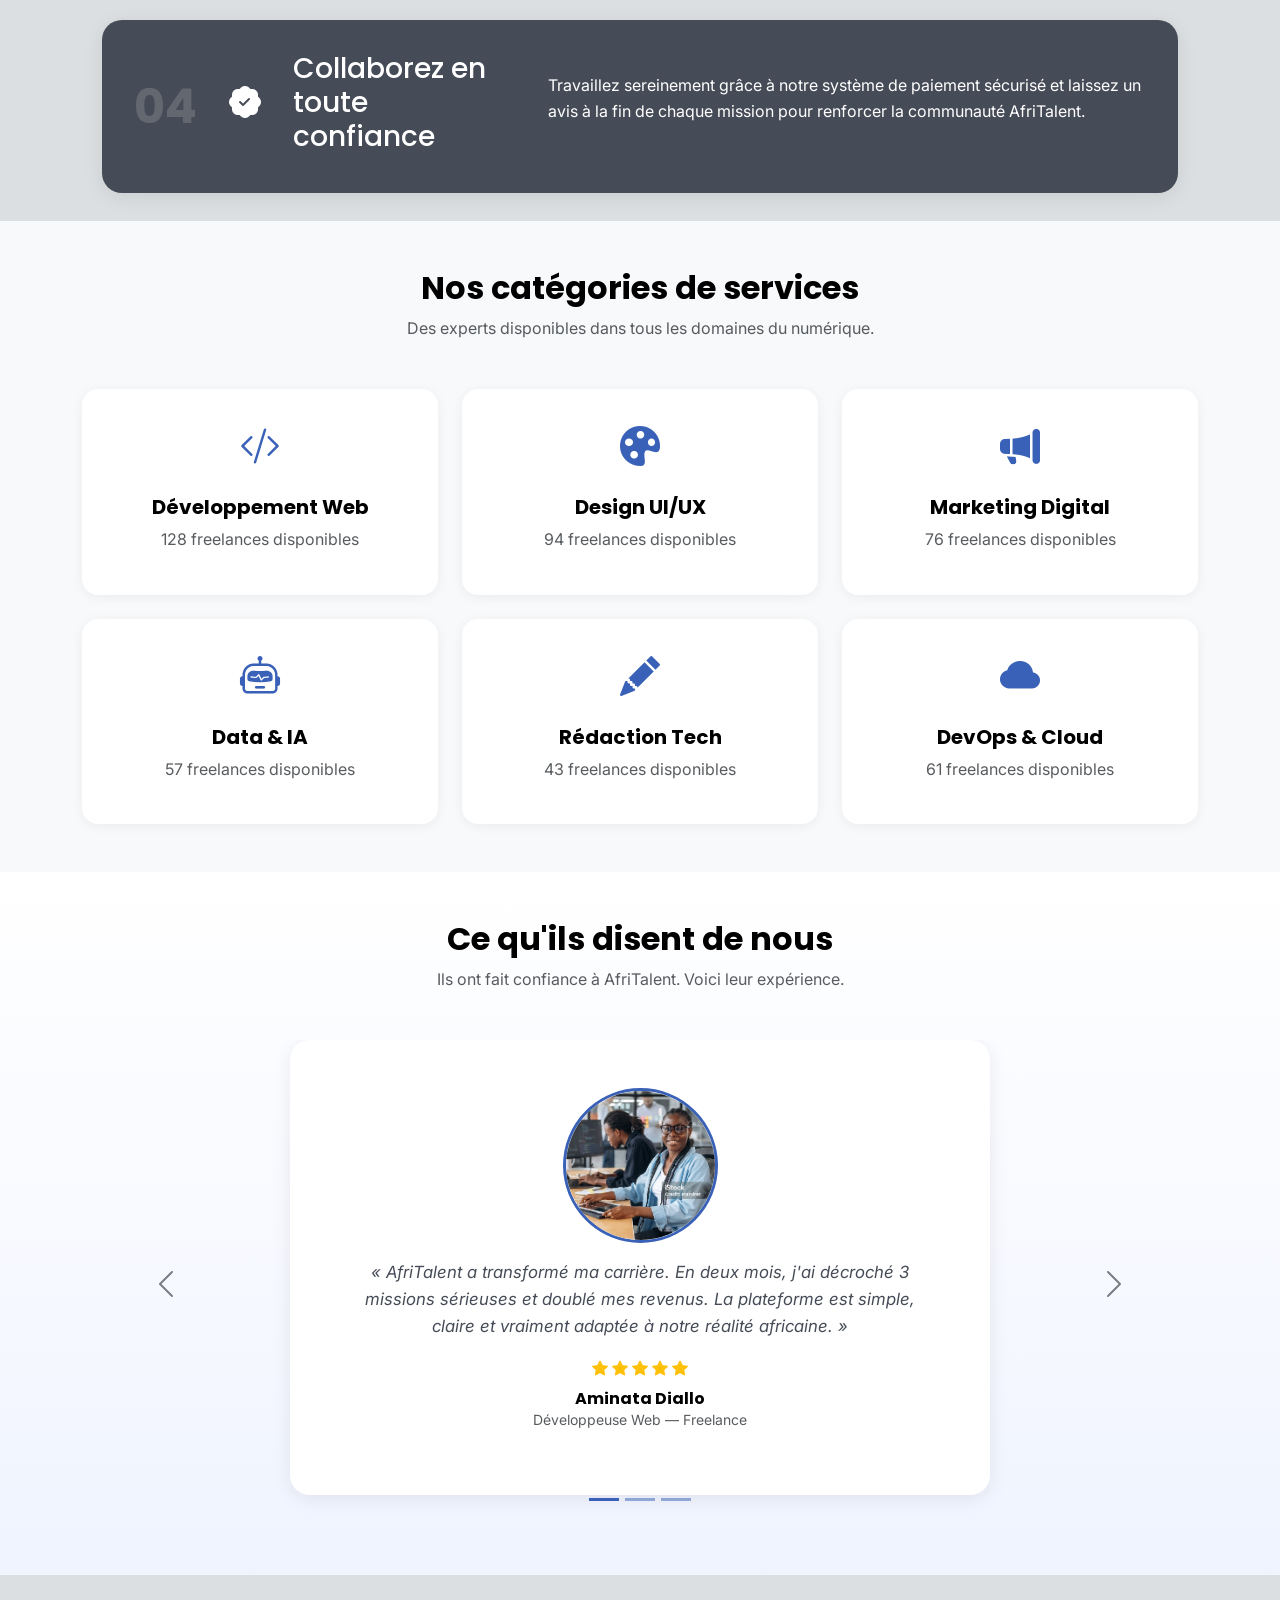
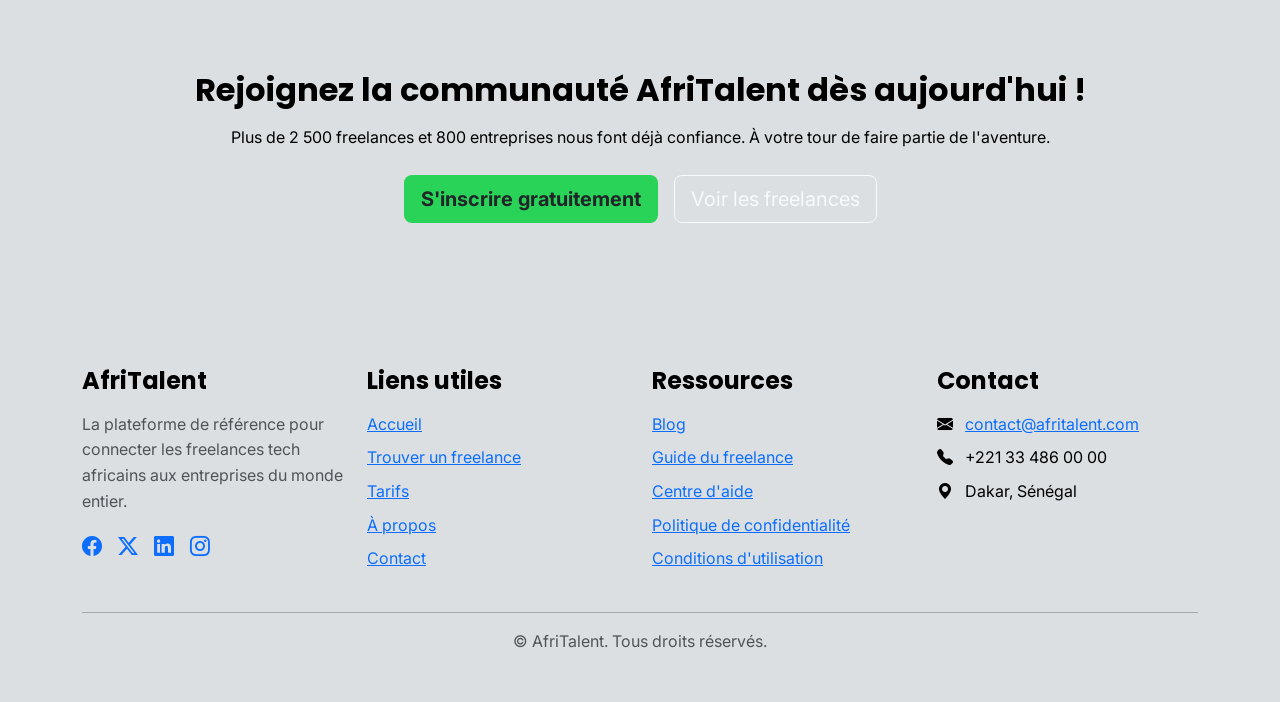
==== commit c474fcc9: "CSS : Bento Grid, sections hero et catégories, effets hover" ====
--- a/index.html
+++ b/index.html
@@ -91,13 +91,11 @@
             <p class="text-muted">Missions réalisées</p>
           </div>
         </div>
-
       </div>
     </section>
     <!-- Section "Comment ça marche" -->
-    <section id="comment-ca-marche" class="py-5">
+    <section id="comment-ca-marche" class="py-2">
       <div class="container">
-
         <h2 class="text-center fw-bold mb-2">Comment ça marche ?</h2>
         <p class="text-center text-muted mb-5">
           En quelques étapes simples, trouvez le freelance idéal ou décrochez votre prochaine mission.
@@ -105,7 +103,6 @@
 
         <!-- Grille Bento : disposition asymétrique (le style viendra au commit 4) -->
         <div class="bento-grid">
-
           <!-- Étape 1 -->
           <article class="bento-card bento-card--large" aria-label="Étape 1">
             <span class="step-number">01</span>
@@ -153,6 +150,7 @@
         </div>
       </div>
     </section>
+
     <!-- Section "Catégories de services" -->
     <section id="categories" class="py-5">
       <div class="container">
@@ -350,19 +348,19 @@
             <a href="freelances.html" class="btn btn-outline-light btn-lg">
               Voir les freelances
             </a>
-          </div>x
+          </div>
         </div>
       </div>
     </section>
   </main>
   <!-- Pied de page -->
-    <footer class="py-5">
+  <footer class="py-5">
     <div class="container">
       <div class="row g-4">
         <div class="col-lg-3 col-md-6">
           <h4 class="fw-bold mb-3">AfriTalent</h4>
           <p class="text-muted">
-            La plateforme de référence pour connecter les freelances 
+            La plateforme de référence pour connecter les freelances
             tech africains aux entreprises du monde entier.
           </p>
           <div class="d-flex gap-3 mt-3">
@@ -421,4 +419,5 @@
   <!-- Votre script JavaScript -->
   <script src="js/main.js"></script>
 </body>
+
 </html>
--- a/CSS/style.css
+++ b/CSS/style.css
@@ -2,7 +2,7 @@
   --color-primary:  #3961b7;
   --color-secondary: #1bd24cec;
   --color-dark: #464c57;
-  --color-light: #afb0b1bd;
+  --color-light: #ced4d7bb;
   --color-text: #000000;
   --font-heading: 'Poppins', sans-serif;
   --font-body: 'Inter', sans-serif;
@@ -31,4 +31,191 @@
   font-family: var(--font-heading);
   /*  définit une liste priorisée d'un ou plusieurs noms de famille de police
    et/ou de noms de famille génériques pour l'élément sélectionné */
+}
+/* SECTION HERO */
+
+#hero {
+  background: linear-gradient(135deg, #f0f4ff 0%, #ffffff 100%);
+  min-height: 90vh;     /*La section occupe au moins 90% de la hauteur de l'écran. vh = viewport height */
+  display: flex;
+  align-items: center;
+}
+
+#hero h1 {
+  /* La taille du titre s'adapte automatiquement : minimum 2rem, idéalement 5% de la largeur écran, maximum 3.5rem. */
+  font-size: clamp(2rem, 5vw, 3.5rem);
+  line-height: 1.2;
+}
+
+#hero h2 {
+  font-size: 1.1rem;
+}
+
+/* Statistiques sous le hero */
+#hero .row.mt-5 h3 {
+  font-size: 2.5rem;
+}
+
+/* BENTO GRID — Comment ça marche */
+
+.bento-grid {
+  display: grid;
+  grid-auto-columns: repeat(2, 1fr);
+  /* La taille du titre s'adapte automatiquement : minimum 2rem, idéalement 5% de la largeur écran, maximum 3.5rem. */
+  grid-template-rows: auto;
+  gap: 1.5rem;
+}
+
+/* Carte normale */
+.bento-card {
+  min-width: 30rem;
+  background: #ffffff;
+  border-radius: 20px;
+  padding: 2rem;
+  box-shadow: 0 4px 20px rgba(0, 0, 0, 0.08);
+  transition: transform 0.3s ease, box-shadow 0.3s ease;
+}
+
+.bento-card:hover {
+  transform: translateY(-5px);
+  /* La carte monte de 8px au survol — donne un effet de "lévitation" */
+  box-shadow: 0 8px 30px rgba(57, 97, 183, 0.15);
+}
+
+/* Grande carte (étape 1) — occupe 2 colonnes */
+.bento-card--large {
+  display: grid;
+  grid-column: span 2;
+  background: linear-gradient(135deg, var(--color-primary), #5b7fd4);
+  color: #ffffff;
+}
+
+.bento-card--large h3,
+.bento-card--large p {
+  color: #ffffff;
+}
+
+/* Carte large en bas (étape 4) — occupe toute la largeur */
+.bento-card--wide {
+  grid-column: span 2;
+  /* La carte occupe 2 colonnes sur 3 (c'est ce qui crée l'asymétrie du Bento). */
+  background: var(--color-dark);
+  color: #ffffff;
+  display: flex;
+  align-items: center;
+  gap: 2rem;
+  margin: 20px;
+}
+
+.bento-card--wide h3,
+.bento-card--wide p {
+  color: #ffffff;
+}
+
+/* Numéro d'étape */
+.step-number {
+  font-size: 3rem;
+  font-weight: 700;
+  opacity: 0.15;
+  font-family: var(--font-heading);
+  line-height: 1;
+  display: block;
+}
+
+/* Icône d'étape */
+.step-icon {
+  font-size: 2rem;
+  color: var(--color-secondary);
+  display: block;
+  margin: 0.5rem 0 1rem;
+}
+
+.bento-card--large .step-icon,
+.bento-card--wide .step-icon {
+  color: #ffffff;
+}
+/* Responsive Bento Grid */
+@media (max-width: 768px) {
+  .bento-grid {
+    display: grid;
+    grid-template-columns: 1fr;
+  }
+
+  .bento-card--large,
+  .bento-card--wide {
+    grid-column: span 1;
+    flex-direction: column;
+  }
+}
+
+/* CATÉGORIES DE SERVICES */
+
+#categories {
+  background-color: #f8f9fa;
+}
+
+.category-card {
+  background: #ffffff;
+  border-radius: 16px;
+  border: 2px solid transparent;
+  box-shadow: 0 2px 12px rgba(0, 0, 0, 0.06);
+  transition: transform 0.3s ease, box-shadow 0.3s ease, border-color 0.3s ease;
+  /* Anime les changements en 0.3 secondes avec un effet fluide (ease) */
+  cursor: pointer;
+}
+
+.category-card:hover {
+  transform: translateY(-8px);
+  box-shadow: 0 12px 35px rgba(57, 97, 183, 0.2);
+  border-color: var(--color-primary);
+}
+
+.category-icon {
+  font-size: 2.5rem;
+  color: var(--color-primary);
+  transition: color 0.3s ease, transform 0.3s ease;
+  display: block;
+}
+
+.category-card:hover .category-icon {
+  color: var(--color-secondary);
+  transform: scale(1.2);
+}
+
+/* TÉMOIGNAGES — Carousel */
+
+#temoignages {
+  background: linear-gradient(180deg, #ffffff 0%, #f0f4ff 100%);
+}
+
+.temoignage-card {
+  background: #ffffff;
+  border-radius: 20px;
+  box-shadow: 0 4px 20px rgba(0, 0, 0, 0.08);
+  max-width: 700px;
+  margin: 0 auto 2rem;
+}
+
+.temoignage-avatar {
+  width: 155px;
+  height: 155px;
+  object-fit: cover;
+  border: 3px solid var(--color-primary);
+}
+
+.temoignage-citation {
+  font-size: 1.05rem;
+  color: var(--color-dark);
+  max-width: 550px;
+  margin: 0 auto 1rem;
+}
+
+/* Couleur des flèches carousel */
+.carousel-control-prev-icon,
+.carousel-control-next-icon {
+  filter: invert(1);
+}
+
+.carousel-indicators [data-bs-target] {
+  background-color: var(--color-primary);
 }
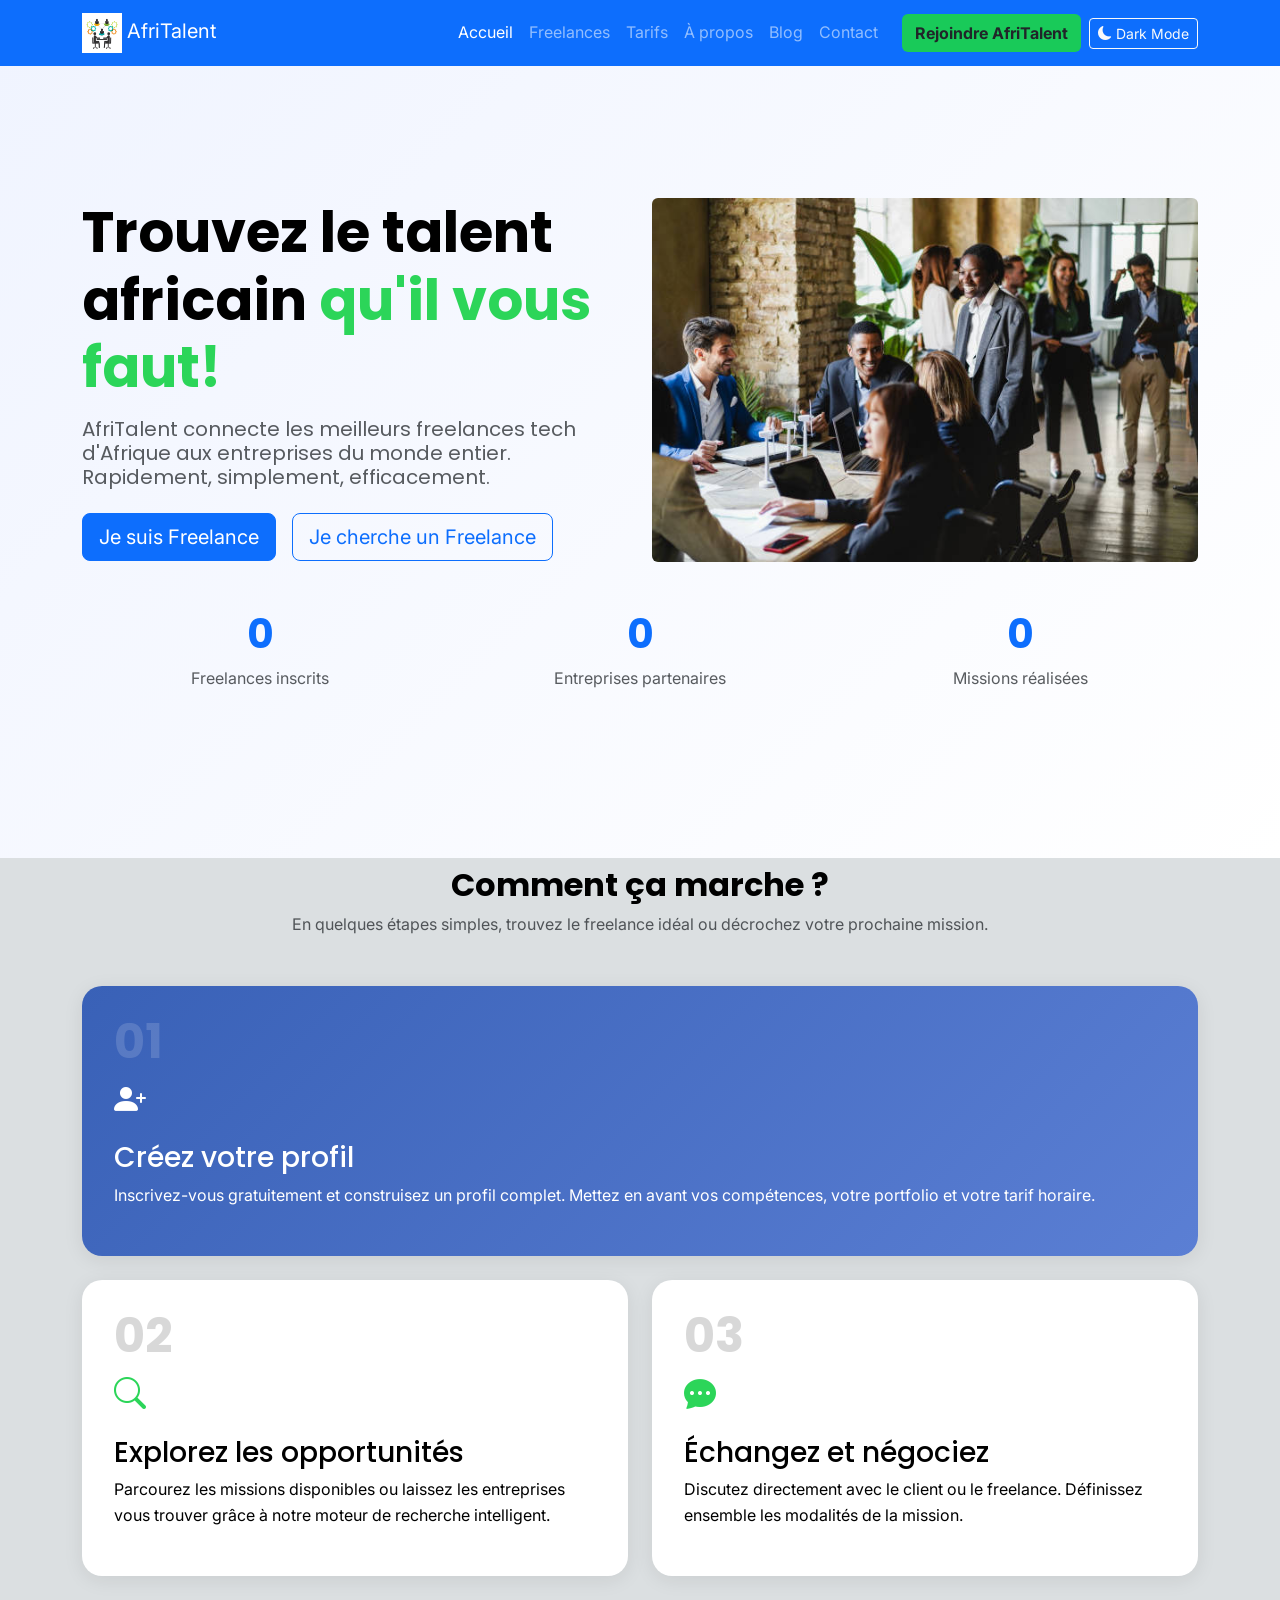
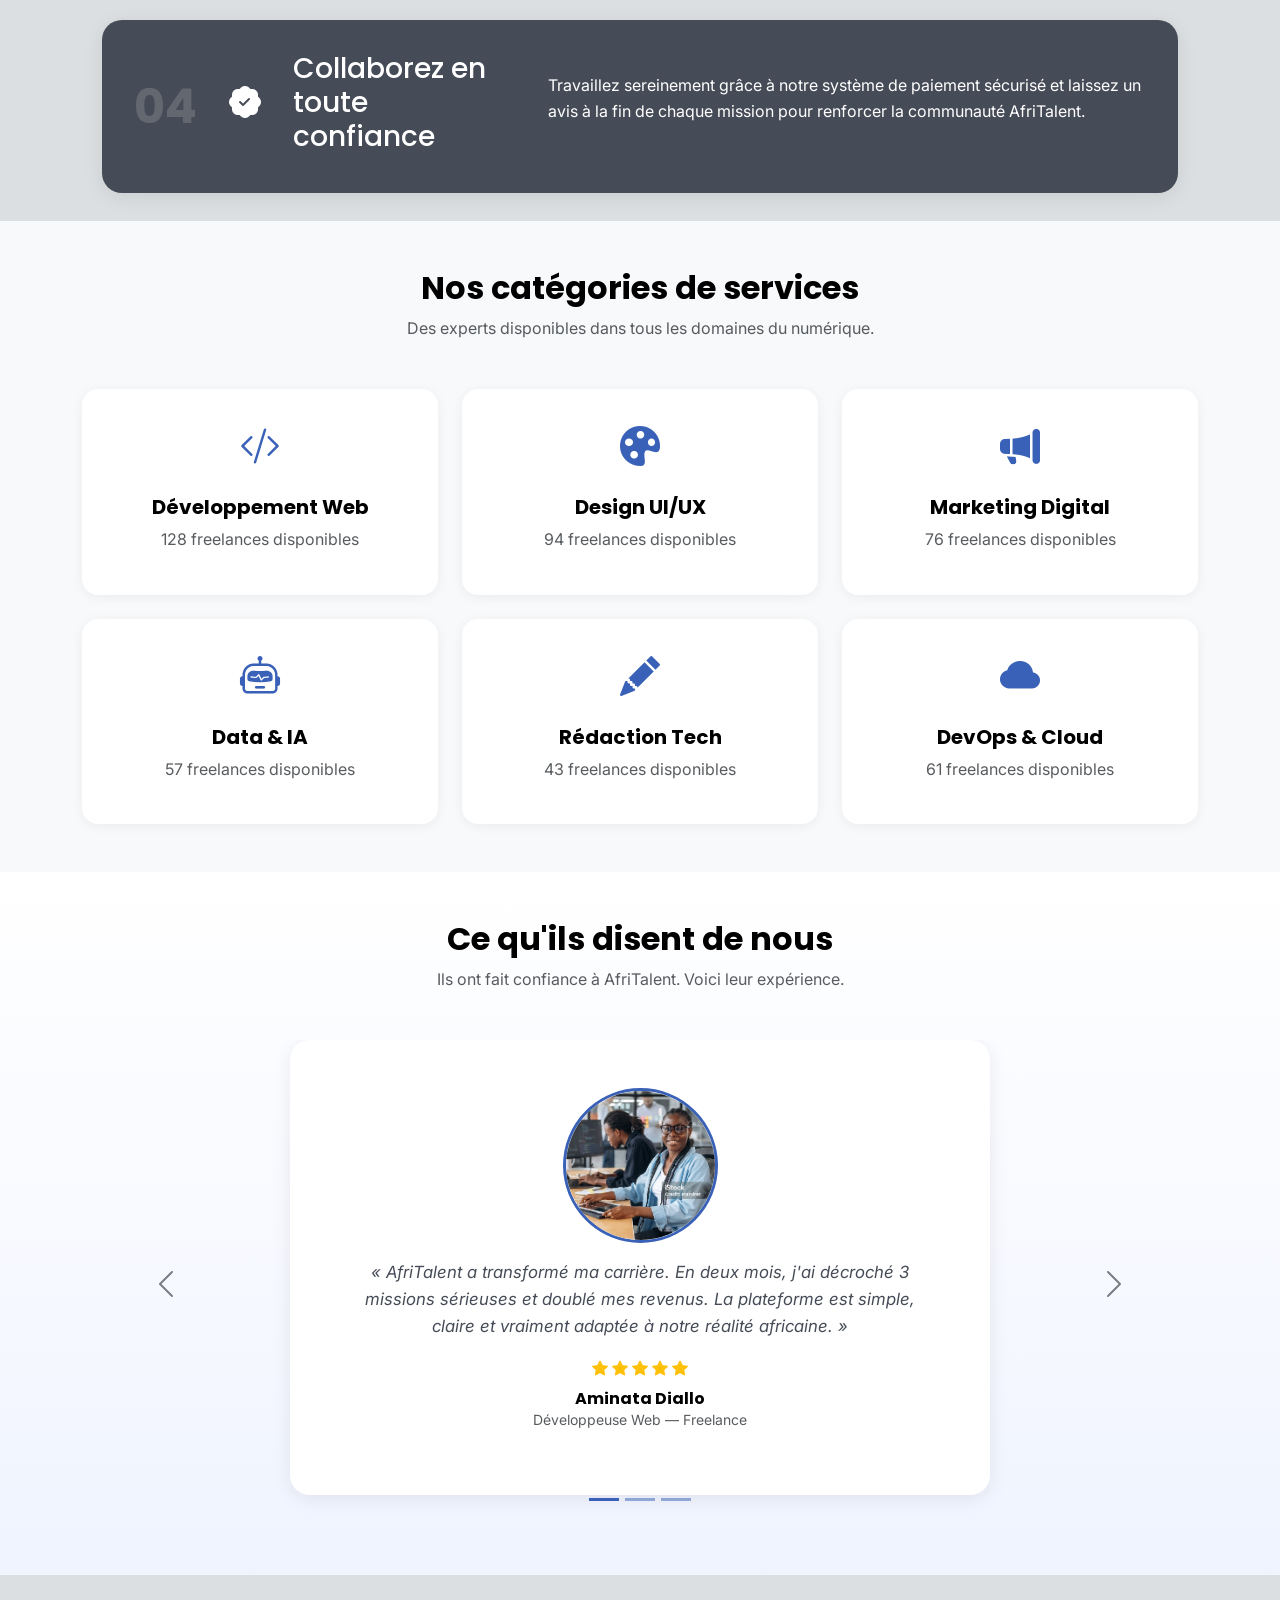
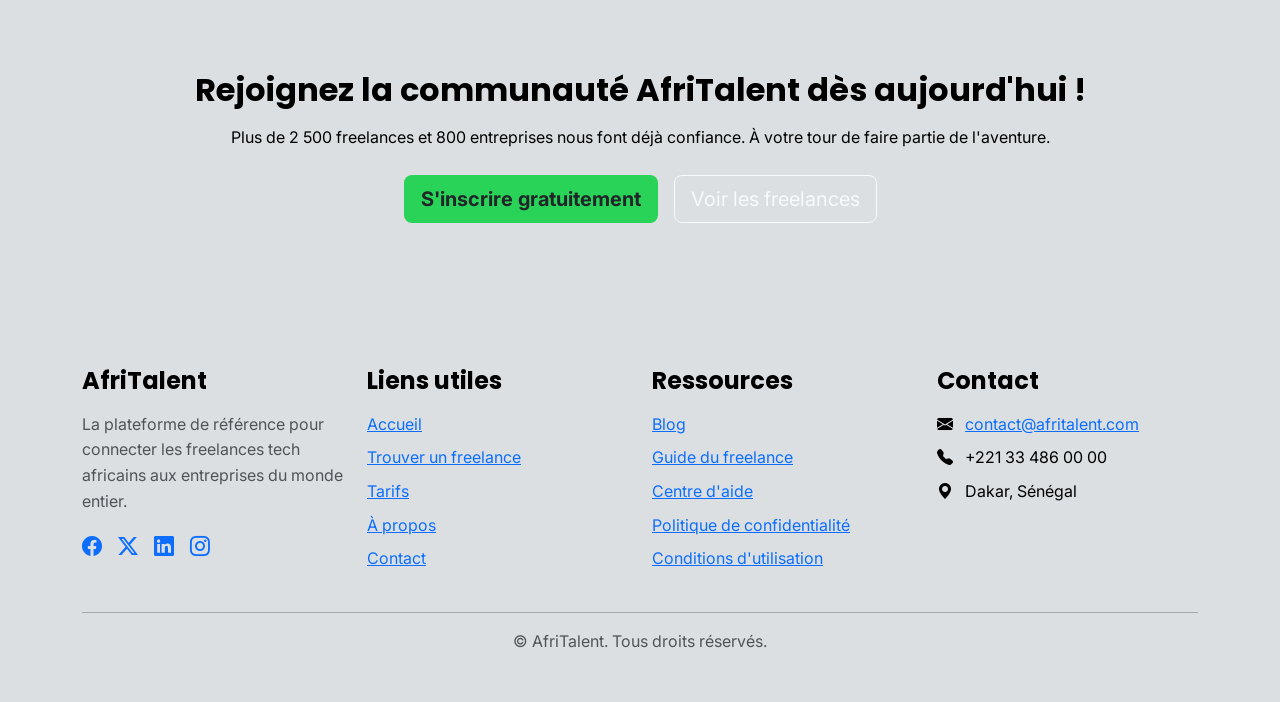
==== commit 69f56693: "JS : dark mode avec localStorage, navbar dynamique au scroll" ====
--- a/index.html
+++ b/index.html
@@ -40,6 +40,11 @@
           <li class="nav-item ms-3">
             <a class="btn btn-warnin fw-bold" href="contact.html">Rejoindre AfriTalent</a>
           </li>
+          <li class="nav-item ms-2">
+            <button id="darkModeToggle" class="btn btn-outline-light btn-sm" aria-label="Activer le mode sombre">
+              <i class="bi bi-moon-fill"></i> Dark Mode
+             </button>
+           </li>
         </ul>
       </div>
     </div>
@@ -50,7 +55,6 @@
       <div class="container">
         <div class="row align-items-center">
 
-          <!-- Texte de gauche -->
           <div class="col-lg-6">
             <h1 class="display-4 fw-bold">
               Trouvez le talent africain <span class="text-warnin">qu'il vous faut!</span>
@@ -79,15 +83,15 @@
         <!-- Statistiques animées (les chiffres seront animés en JS plus tard) -->
         <div class="row text-center mt-5">
           <div class="col-md-4">
-            <h3 class="fw-bold text-primary" data-target="2500" class="counter">0</h3>
+            <h3 class="fw-bold text-primary counter" data-target="2700">0</h3>
             <p class="text-muted">Freelances inscrits</p>
           </div>
           <div class="col-md-4">
-            <h3 class="fw-bold text-primary" data-target="800" class="counter">0</h3>
+            <h3 class="fw-bold text-primary counter" data-target="900">0</h3>
             <p class="text-muted">Entreprises partenaires</p>
           </div>
           <div class="col-md-4">
-            <h3 class="fw-bold text-primary" data-target="12000" class="counter">0</h3>
+            <h3 class="fw-bold text-primary counter" data-target="12000">0</h3>
             <p class="text-muted">Missions réalisées</p>
           </div>
         </div>
@@ -312,7 +316,6 @@
                 <p class="text-muted small">Designer UI/UX — Freelance</p>
               </article>
             </div>
-
           </div><!-- fin carousel-inner -->
 
           <!-- Boutons précédent / suivant -->
@@ -414,10 +417,11 @@
       </p>
     </div>
   </footer>
-  <!-- Bootstrap 5 via CDN : script JavaScript -->
+    <button id="backToTop" aria-label="Retour en haut de la page">
+     <i class="bi bi-arrow-up-short"></i>
+  </button>
   <script src="https://cdn.jsdelivr.net/npm/bootstrap@5.3.0/dist/js/bootstrap.bundle.min.js"></script>
   <!-- Votre script JavaScript -->
   <script src="js/main.js"></script>
 </body>
-
 </html>
--- a/CSS/style.css
+++ b/CSS/style.css
@@ -36,7 +36,7 @@
 
 #hero {
   background: linear-gradient(135deg, #f0f4ff 0%, #ffffff 100%);
-  min-height: 90vh;     /*La section occupe au moins 90% de la hauteur de l'écran. vh = viewport height */
+  min-height: 90vh;    /*La section occupe au moins 90% de la hauteur de l'écran. vh = viewport height */
   display: flex;
   align-items: center;
 }
@@ -218,4 +218,271 @@
 
 .carousel-indicators [data-bs-target] {
   background-color: var(--color-primary);
+}
+
+ /*  RESPONSIVE DESIGN  */
+/* TABLETTE (768px et moins) */
+@media (max-width: 768px) {
+
+  /* Le titre hero devient plus petit */
+  #hero h1 {
+    font-size: 2rem;
+  }
+
+  /* Les boutons hero prennent toute la largeur */
+  #hero .btn {
+    width: 100%;
+    margin-bottom: 0.5rem;
+  }
+
+  /* Le bento grid passe en 1 colonne */
+  .bento-grid {
+    grid-template-columns: 1fr;
+    display: grid;
+  }
+
+  .bento-card--large{
+    grid-column: span 2;
+    background: linear-gradient(135deg, var(--color-primary)#5b7fd4);
+    color: #ffffff;
+  }
+  .bento-card--wide {
+    grid-column: span 1;
+  }
+
+  /* La carte wide passe en colonne verticale */
+  .bento-card--wide {
+    flex-direction: column;
+    margin: 0;
+  }
+
+  /* Le bento card n'a plus de largeur minimale */
+  .bento-card {
+    min-width: 30rem;
+    background: #ffffff;
+    border-radius: 20px;
+    padding: 2rem;
+    box-shadow: 0 4px 20px rgb(red, green, blue);
+    transition: transform 0.3s ease, box-shadow 0.3s ease;
+  }
+}
+
+/* MOBILE (575px et moins) */
+@media (max-width: 575px) {
+
+  /* Moins d'espace entre les sections */
+  section {
+    padding-top: 2.5rem;
+    padding-bottom: 2.5rem;
+  }
+
+  /* Avatar témoignage plus petit */
+  .temoignage-avatar {
+    width: 80px;
+    height: 80px;
+  }
+} 
+/* CARTES FREELANCES */
+.freelance-card {
+  border-radius: 16px;
+  border: none;
+  box-shadow: 0 2px 12px rgba(0, 0, 0, 0.08);
+  transition: transform 0.3s ease, box-shadow 0.3s ease;
+}
+
+.freelance-card:hover {
+  transform: translateY(-5px);
+  box-shadow: 0 8px 25px rgba(57, 97, 183, 0.2);
+}
+
+.freelance-avatar {
+  height: 200px;
+  object-fit: cover;
+  border-radius: 16px 16px 0 0;
+}
+
+/* PLANS TARIFAIRES */
+.plan-card {
+  border-radius: 16px;
+  border: 2px solid transparent;
+  box-shadow: 0 2px 12px rgba(0, 0, 0, 0.08);
+  transition: transform 0.3s ease, box-shadow 0.3s ease;
+}
+
+.plan-card:hover {
+  transform: translateY(-5px);
+  box-shadow: 0 8px 25px rgba(57, 97, 183, 0.2);
+}
+
+/* Plan recommandé : bordure colorée */
+.plan-card--populaire {
+  border-color: var(--color-primary);
+  transform: scale(1.02);
+}
+
+/* VALEURS */
+.valeur-card {
+  background: #ffffff;
+  border-radius: 16px;
+  box-shadow: 0 2px 12px rgba(0, 0, 0, 0.06);
+  transition: transform 0.3s ease;
+}
+
+.valeur-card:hover {
+  transform: translateY(-5px);
+}
+
+.valeur-icon {
+  font-size: 2.5rem;
+  color: var(--color-secondary);
+  display: block;
+}
+
+/* ÉQUIPE */
+.membre-card {
+  border: none;
+  border-radius: 16px;
+  box-shadow: 0 3px 12px rgba(0, 0, 0, 0.06);
+  transition: transform 0.3s ease;
+}
+
+.membre-card:hover {
+  transform: translateY(-5px);
+}
+
+.membre-avatar {
+  width: 100px;
+  height: 100px;
+  object-fit: cover;
+}
+
+/* Icône bento chiffres clés */
+.bento-icon {
+  font-size: 2rem;
+  color: var(--color-secondary);
+  display: grid;
+  margin-bottom: 0.5rem;
+  grid-template-columns: 1fr;
+  grid-column: span 2;
+}
+#chiffres .bento-grid {
+  display: grid;
+  grid-template-columns: repeat(2, 1fr);
+  gap: 1.5rem;
+}
+
+/* Carte normale : 1 colonne */
+#chiffres .bento-card {
+  min-width: unset;
+
+}
+
+/* Grande carte : 2 colonnes */
+#chiffres .bento-card--large {
+  display: flex;
+  flex-direction: column;
+  align-items: center;
+  justify-content: center;
+  text-align: center;
+  grid-column: span 2;
+}
+
+/* Carte wide : 2 colonnes */
+#chiffres .bento-card--wide {
+  grid-column: span 2;
+  flex-direction: column;
+  margin: 0;
+}
+
+/* Responsive */
+@media (max-width: 768px) {
+  #chiffres .bento-grid {
+    grid-template-columns: 1fr;
+  }
+
+  #chiffres .bento-card--large,
+  #chiffres .bento-card--wide {
+    grid-column: span 1;
+  }
+}
+
+/* --- DARK MODE --- */
+body.dark-mode {
+  background-color: #121212;
+  color: #f0f0f0;
+}
+
+body.dark-mode .navbar { background-color: #1a1a2e !important; }
+
+body.dark-mode .card,
+body.dark-mode .category-card,
+body.dark-mode .bento-card { background-color: #1e1e1e !important; color: #f0f0f0; }
+
+/* Hero */
+body.dark-mode #hero {
+  background: linear-gradient(135deg, #1a1a2e 0%, #16213e 100%);
+}
+body.dark-mode #hero h1 { color: #f0f0f0; }
+body.dark-mode #hero h2 { color: #aaaaaa !important; }
+body.dark-mode #hero .text-muted { color: #888888 !important; }
+body.dark-mode .text-warnin { color: #4dffa0; }
+
+/* Catégories */
+body.dark-mode #categories { background-color: #1a1a1a; }
+body.dark-mode .category-card { background-color: #1e1e1e !important; border-color: #333333; }
+body.dark-mode .category-card h3 { color: #f0f0f0; }
+body.dark-mode .category-card .text-muted { color: #888888 !important; }
+
+/* Témoignages */
+body.dark-mode #temoignages {
+  background: linear-gradient(180deg, #121212 0%, #1a1a2e 100%);
+}
+body.dark-mode .temoignage-card { background-color: #1e1e1e !important; color: #f0f0f0; }
+body.dark-mode .temoignage-citation { color: #cccccc; }
+
+/* CTA */
+body.dark-mode #cta .cta-bandeau { background-color: #1a1a2e; color: #f0f0f0; }
+
+/* Footer */
+body.dark-mode footer { background-color: #111111 !important; color: #cccccc; }
+body.dark-mode footer a { color: #aaaaaa; }
+body.dark-mode footer a:hover { color: #4dffa0; }
+body.dark-mode .text-muted { color: #aaa !important; }
+/* --- NAVBAR AU SCROLL --- */
+#mainNavbar {
+  transition: padding 0.3s ease, box-shadow 0.3s ease;
+}
+
+#mainNavbar.navbar-scrolled {
+  padding-top: 0.3rem;
+  padding-bottom: 0.3rem;
+  box-shadow: 0 4px 16px rgba(0, 0, 0, 0.25);
+  background-color: #0a3d62 !important; /* bleu plus foncé au scroll */
+}
+
+/* --- BOUTON RETOUR EN HAUT --- */
+#backToTop {
+  position: fixed;
+  bottom: 2rem;
+  right: 2rem;
+  background-color: var(--couleur-primaire, #0d6efd);
+  color: white;
+  border: none;
+  border-radius: 50%;
+  width: 50px;
+  height: 50px;
+  font-size: 1.5rem;
+  cursor: pointer;
+  opacity: 0;
+  pointer-events: none;
+  transition: opacity 0.3s ease;
+  z-index: 1050;
+  display: flex;
+  align-items: center;
+  justify-content: center;
+}
+
+#backToTop.visible {
+  opacity: 1;
+  pointer-events: auto;
 }
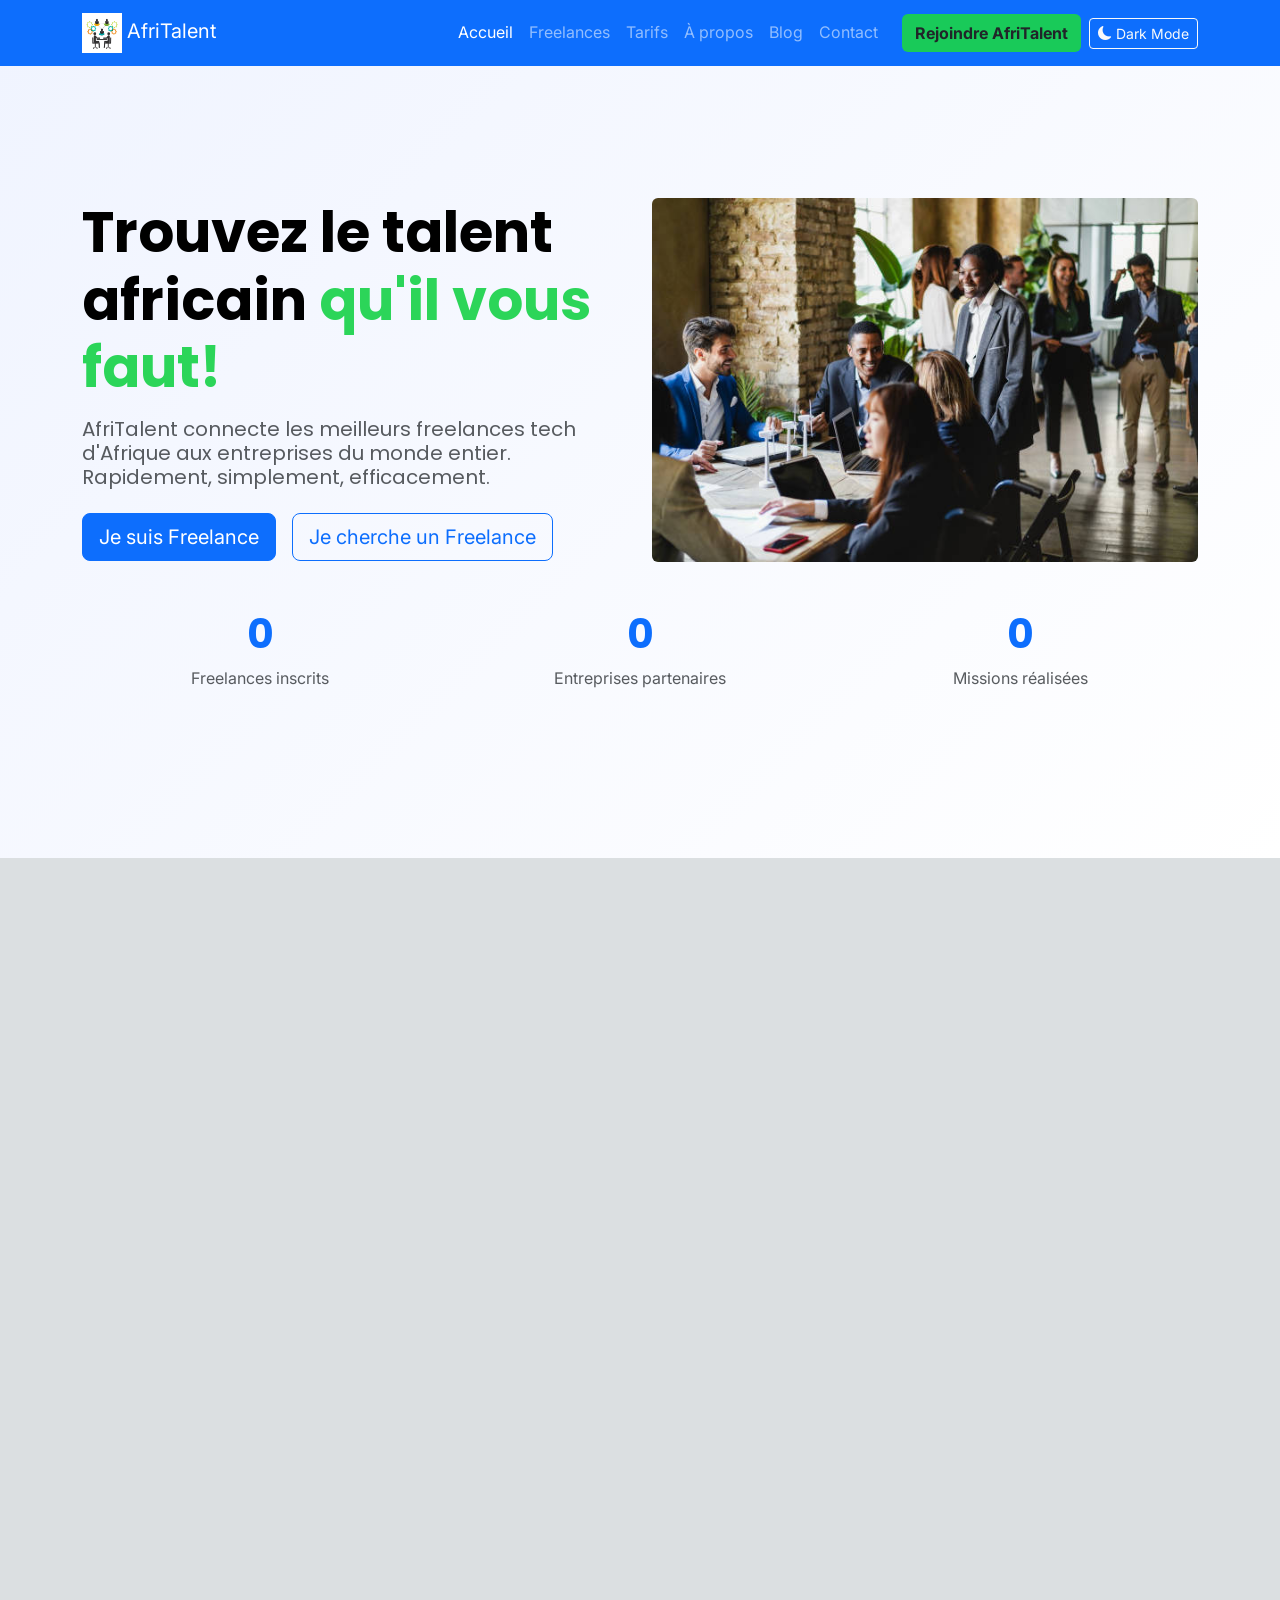
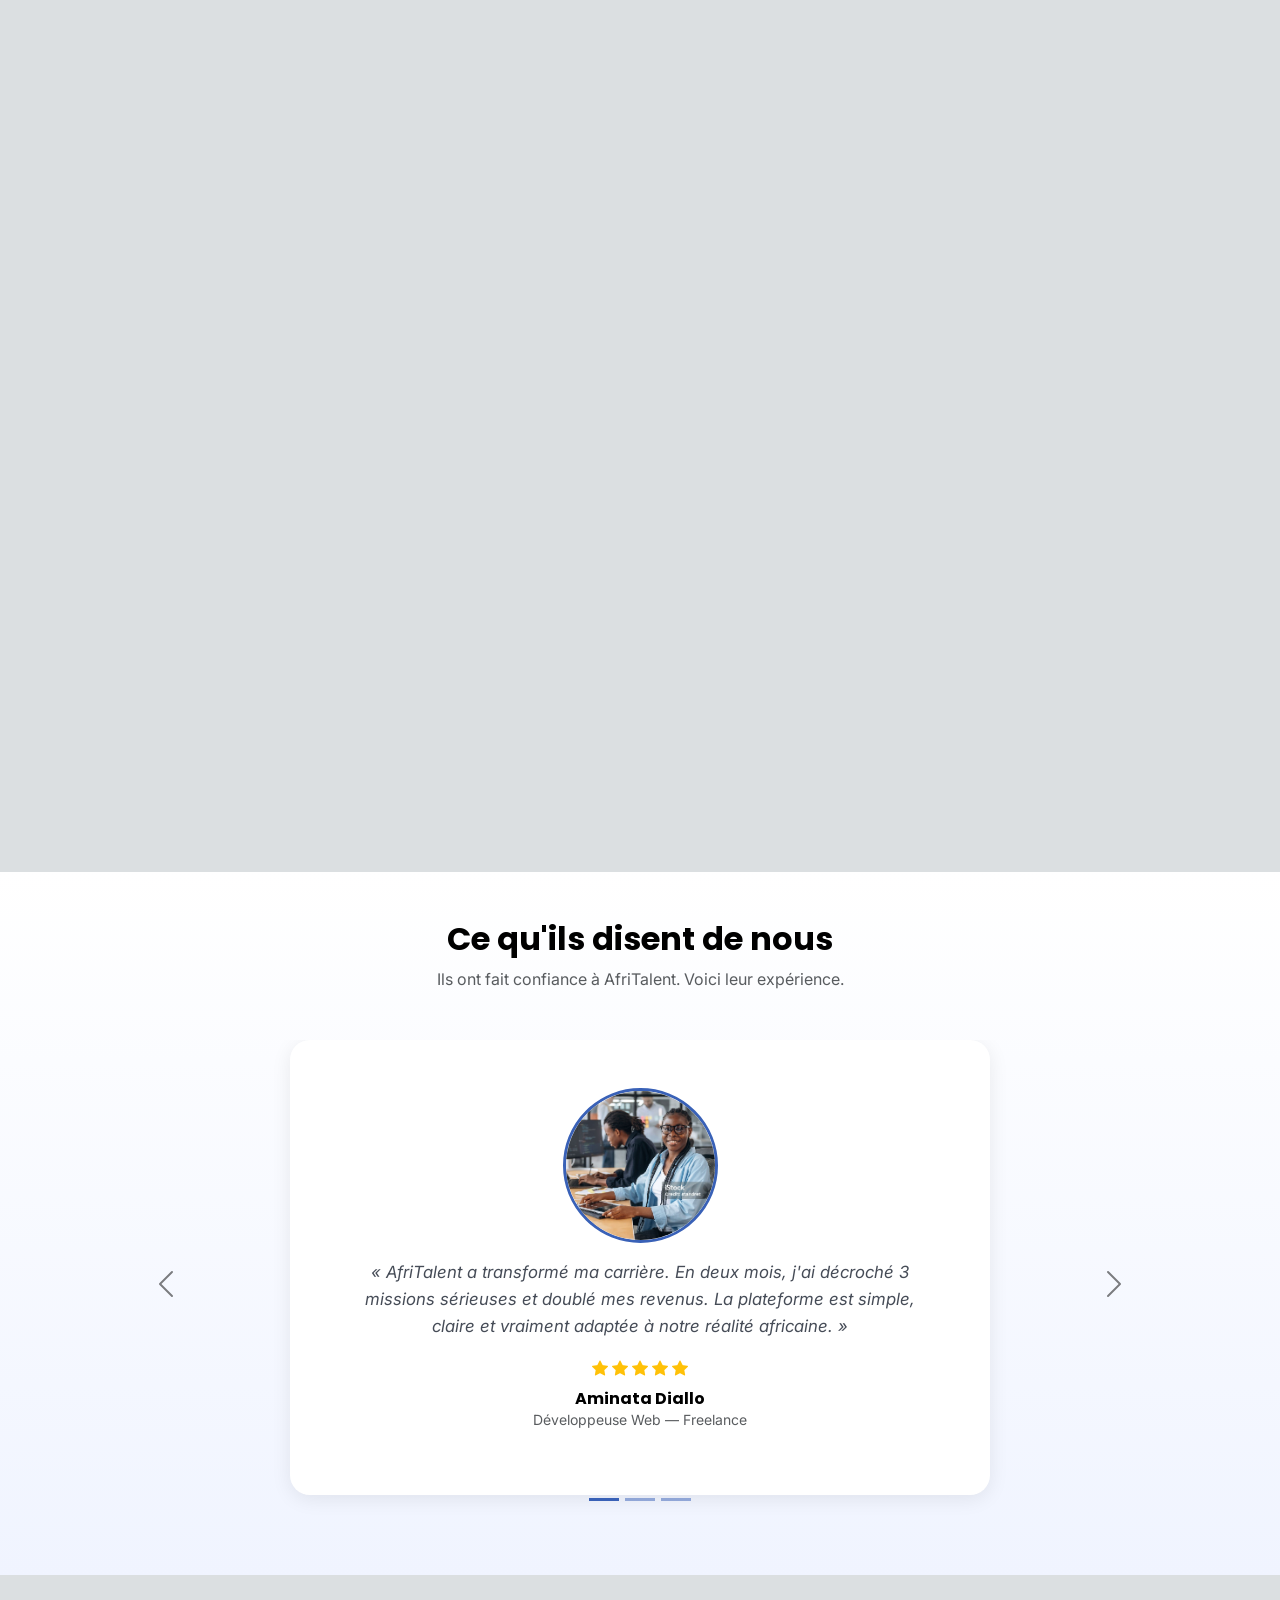
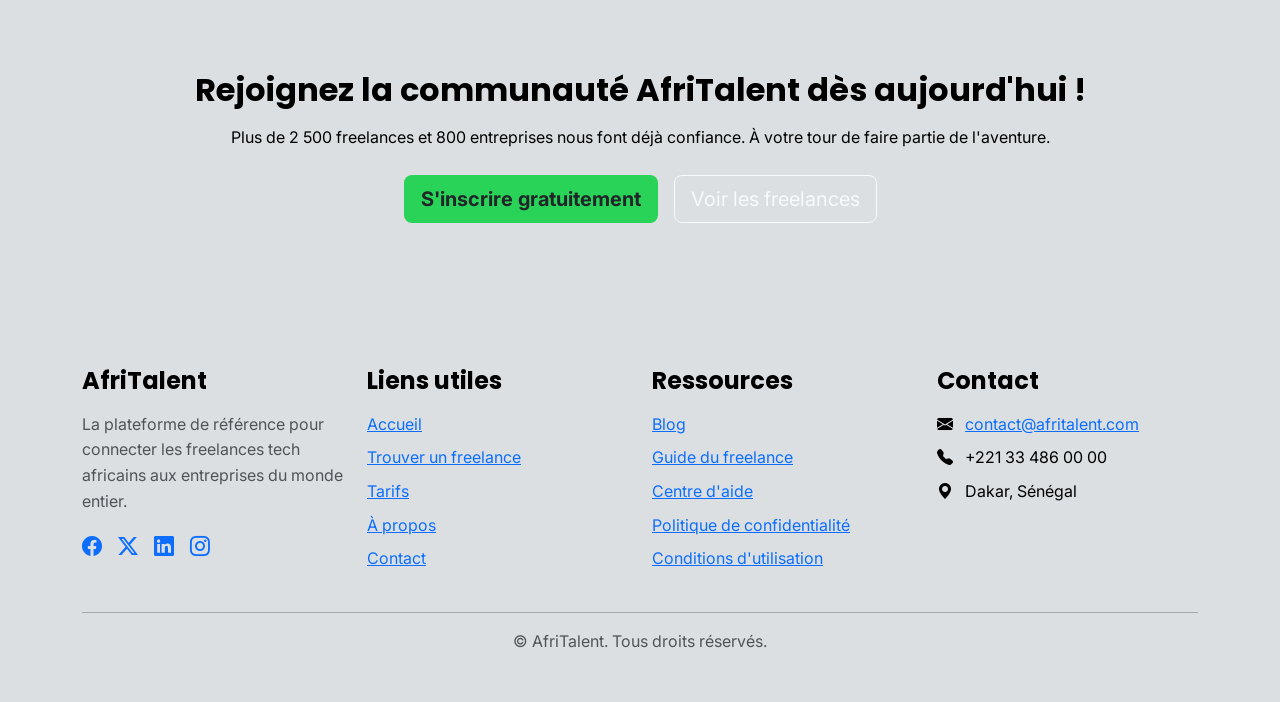
==== commit 078b5474: "JS : compteurs animés au scroll et animations fade-in des sections" ====
--- a/index.html
+++ b/index.html
@@ -98,7 +98,7 @@
       </div>
     </section>
     <!-- Section "Comment ça marche" -->
-    <section id="comment-ca-marche" class="py-2">
+    <section id="comment-ca-marche" class="py-2 fade-in-section">
       <div class="container">
         <h2 class="text-center fw-bold mb-2">Comment ça marche ?</h2>
         <p class="text-center text-muted mb-5">
@@ -156,7 +156,7 @@
     </section>
 
     <!-- Section "Catégories de services" -->
-    <section id="categories" class="py-5">
+    <section id="categories" class="py-5 fade-in-section">
       <div class="container">
 
         <h2 class="text-center fw-bold mb-2">Nos catégories de services</h2>
--- a/CSS/style.css
+++ b/CSS/style.css
@@ -404,6 +404,18 @@
   #chiffres .bento-card--wide {
     grid-column: span 1;
   }
+}
+
+/* --- ANIMATION FADE-IN AU SCROLL --- */
+.fade-in-section {
+  opacity: 0;
+  transform: translateY(30px);
+  transition: opacity 0.6s ease, transform 0.6s ease;
+}
+
+.fade-in-section.visible {
+  opacity: 1;
+  transform: translateY(0);
 }
 
 /* --- DARK MODE --- */
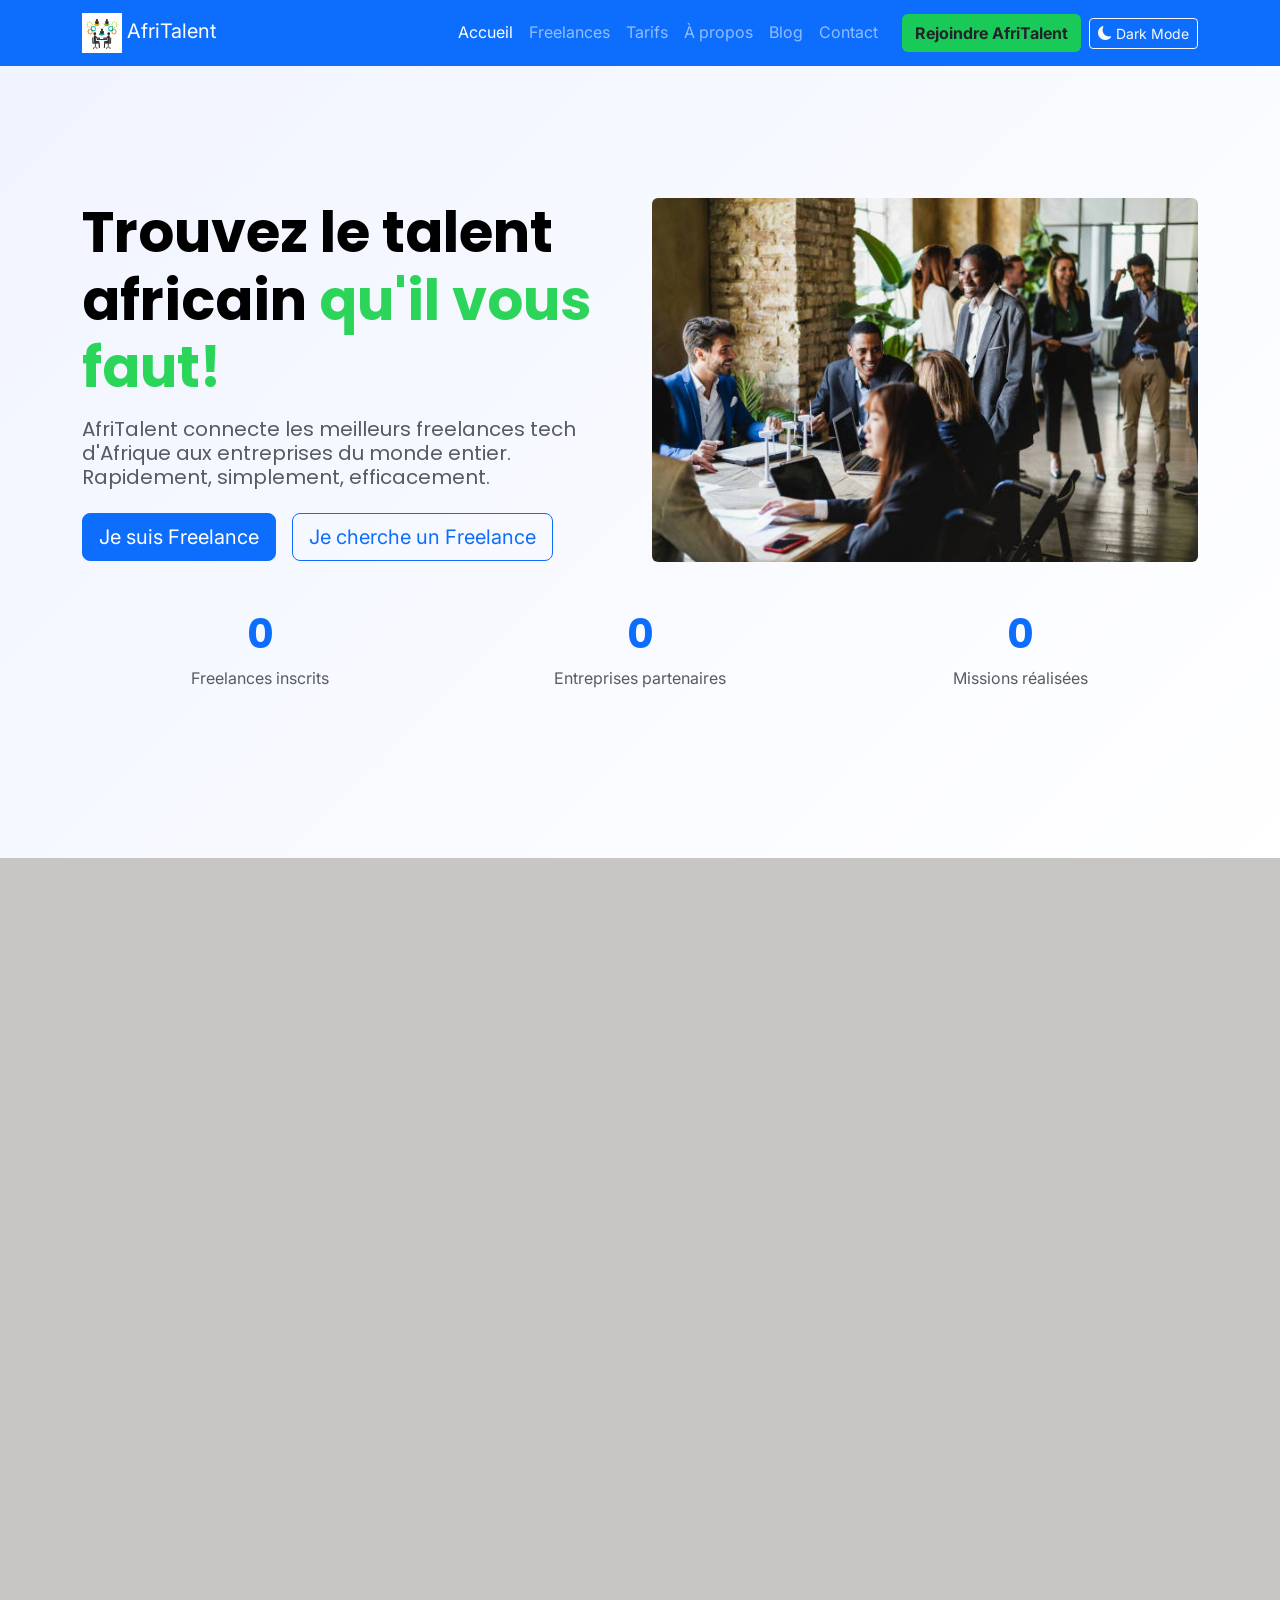
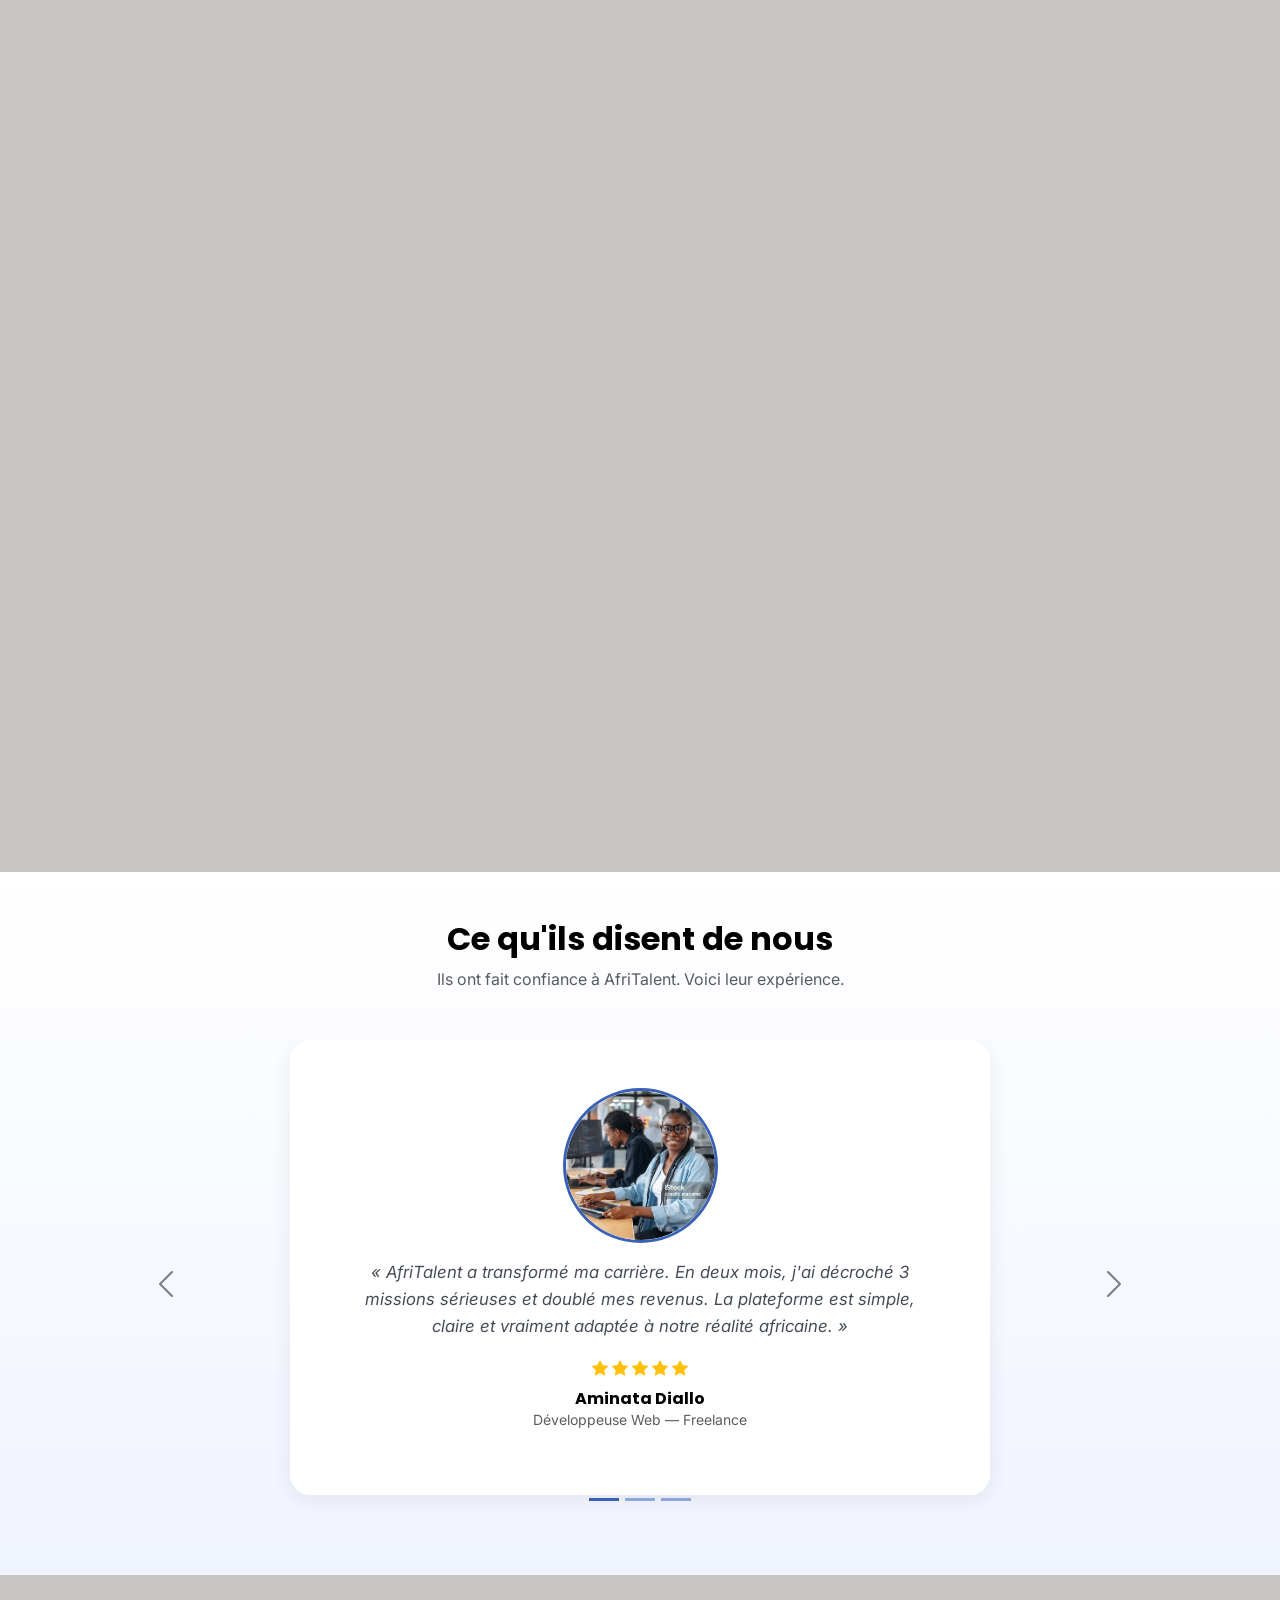
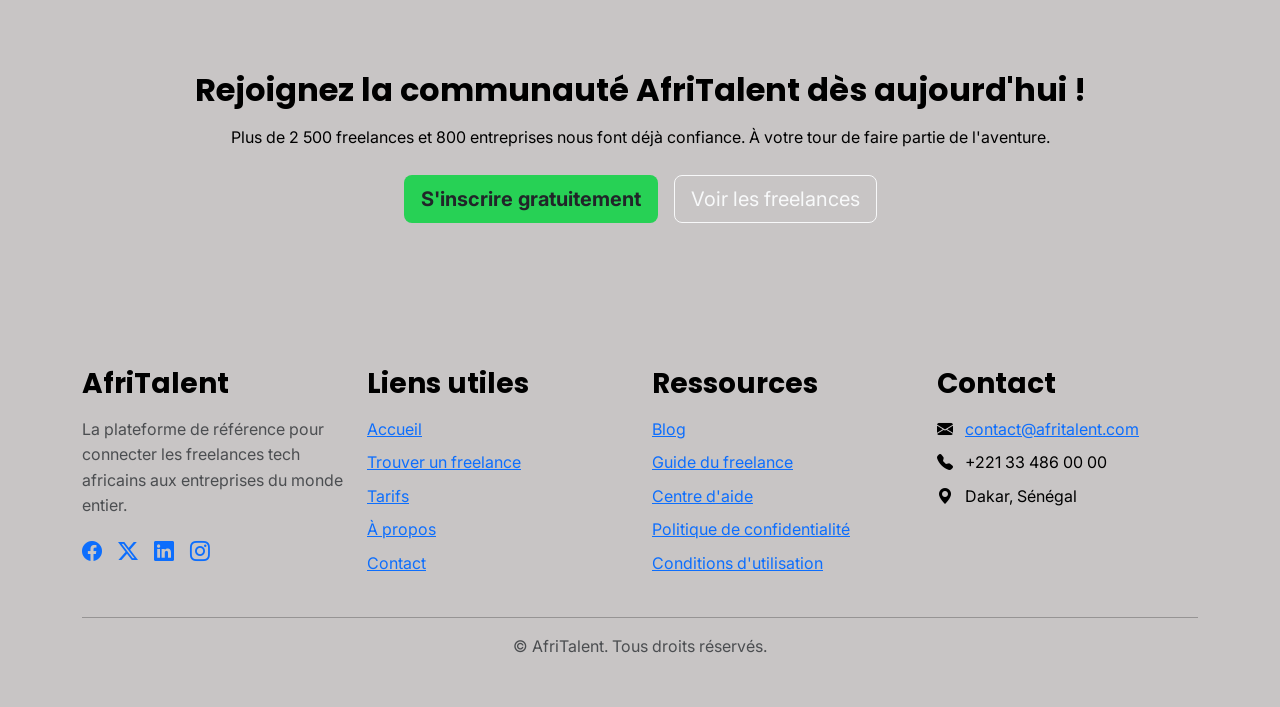
==== commit 7df5009e: "Finalisation : corrections responsive, optimisation du code et commentaires" ====
--- a/index.html
+++ b/index.html
@@ -8,7 +8,7 @@
   <!-- Bootstrap 5 via CDN : feuille de style -->
   <link href="https://cdn.jsdelivr.net/npm/bootstrap@5.3.0/dist/css/bootstrap.min.css" rel="stylesheet">
   <link rel="stylesheet" href="https://cdn.jsdelivr.net/npm/bootstrap-icons@1.11.0/font/bootstrap-icons.css">
-  <!-- Votre feuille de style personnelle -->
+  <!--  feuille de style personnelle -->
   <link rel="stylesheet" href="CSS/style.css">
   <link href="https://fonts.googleapis.com/css2?family=Poppins:wght@400;600;700&family=Inter:wght@400;500&display=swap"
     rel="stylesheet">
@@ -18,10 +18,12 @@
   <!-- Navigation Bootstrap commune a toutes les pages -->
   <nav class="navbar navbar-expand-lg navbar-dark bg-primary fixed-top" id="mainNavbar">
     <div class="container">
+      <!-- Identité visuelle et marque -->
       <a class="navbar-brand" href="index.html">
         <img src="IMAGES/logoAfri.jpg" alt="Logo AfriTalent" width="40" height="40">
         AfriTalent
       </a>
+      <!-- Bouton d'activation du menu sur mobile (Hamburger) -->
       <button class="navbar-toggler" type="button" data-bs-toggle="collapse" data-bs-target="#navMenu"
         aria-controls="navMenu" aria-expanded="false" aria-label="Ouvrir le menu">
         <span class="navbar-toggler-icon"></span>
@@ -40,6 +42,7 @@
           <li class="nav-item ms-3">
             <a class="btn btn-warnin fw-bold" href="contact.html">Rejoindre AfriTalent</a>
           </li>
+          <!-- Interrupteur pour l'accessibilité Thème Sombre / Thème Clair -->
           <li class="nav-item ms-2">
             <button id="darkModeToggle" class="btn btn-outline-light btn-sm" aria-label="Activer le mode sombre">
               <i class="bi bi-moon-fill"></i> Dark Mode
@@ -49,8 +52,10 @@
       </div>
     </div>
   </nav>
+
+  <!-- CONTENU PRINCIPAL DE LA PAGE               -->
   <main>
-    <!-- Section Hero : accroche principale -->
+    <!-- SECTION 1 : Zone Hero (Introduction & KPI) -->
     <section id="hero" class="py-5 mt-5">
       <div class="container">
         <div class="row align-items-center">
@@ -80,7 +85,7 @@
               class="img-fluid rounded">
           </div>
         </div>
-        <!-- Statistiques animées (les chiffres seront animés en JS plus tard) -->
+        <!-- Compteurs Statistiques (Incrémentation dynamique gérée via JavaScript) -->
         <div class="row text-center mt-5">
           <div class="col-md-4">
             <h3 class="fw-bold text-primary counter" data-target="2700">0</h3>
@@ -97,7 +102,7 @@
         </div>
       </div>
     </section>
-    <!-- Section "Comment ça marche" -->
+    <!-- SECTION 2 : Processus "Comment ça marche" -->
     <section id="comment-ca-marche" class="py-2 fade-in-section">
       <div class="container">
         <h2 class="text-center fw-bold mb-2">Comment ça marche ?</h2>
@@ -154,8 +159,7 @@
         </div>
       </div>
     </section>
-
-    <!-- Section "Catégories de services" -->
+    <!-- SECTION 3 : Offre de compétences (Catégories) -->
     <section id="categories" class="py-5 fade-in-section">
       <div class="container">
 
@@ -259,7 +263,7 @@
                   claire et vraiment adaptée à notre réalité africaine. »
                 </p>
                 <!-- Note : 5 étoiles -->
-                <div class="temoignage-etoiles mb-2" aria-label="Note : 5 étoiles sur 5">
+                <div class="temoignage-etoiles mb-2" role="img" aria-label="Note : 5 étoiles sur 5">
                   <i class="bi bi-star-fill text-warning" aria-hidden="true"></i>
                   <i class="bi bi-star-fill text-warning" aria-hidden="true"></i>
                   <i class="bi bi-star-fill text-warning" aria-hidden="true"></i>
@@ -282,7 +286,7 @@
                   avec les freelances a été fluide du début à la fin. »
                 </p>
                 <!-- Note : 4 étoiles -->
-                <div class="temoignage-etoiles mb-2" aria-label="Note : 4 étoiles sur 5">
+                <div class="temoignage-etoiles mb-2" role="img" aria-label="Note : 4 étoiles sur 5">
                   <i class="bi bi-star-fill text-warning" aria-hidden="true"></i>
                   <i class="bi bi-star-fill text-warning" aria-hidden="true"></i>
                   <i class="bi bi-star-fill text-warning" aria-hidden="true"></i>
@@ -305,7 +309,7 @@
                   les créatifs africains qui veulent se lancer. »
                 </p>
                 <!-- Note : 5 étoiles -->
-                <div class="temoignage-etoiles mb-2" aria-label="Note : 5 étoiles sur 5">
+                <div class="temoignage-etoiles mb-2" role="img" aria-label="Note : 5 étoiles sur 5">
                   <i class="bi bi-star-fill text-warning" aria-hidden="true"></i>
                   <i class="bi bi-star-fill text-warning" aria-hidden="true"></i>
                   <i class="bi bi-star-fill text-warning" aria-hidden="true"></i>
@@ -329,7 +333,7 @@
             <span class="carousel-control-next-icon" aria-hidden="true"></span>
             <span class="visually-hidden">Suivant</span>
           </button>
-        </div><!-- fin carousel -->
+        </div>
       </div>
     </section>
     <!-- Section "Appel à l'action" (CTA) -->
@@ -361,7 +365,7 @@
     <div class="container">
       <div class="row g-4">
         <div class="col-lg-3 col-md-6">
-          <h4 class="fw-bold mb-3">AfriTalent</h4>
+          <h3 class="fw-bold mb-3">AfriTalent</h3>
           <p class="text-muted">
             La plateforme de référence pour connecter les freelances
             tech africains aux entreprises du monde entier.
@@ -374,7 +378,7 @@
           </div>
         </div>
         <div class="col-lg-3 col-md-6">
-          <h4 class="fw-bold mb-3">Liens utiles</h4>
+          <h3 class="fw-bold mb-3">Liens utiles</h3>
           <ul class="list-unstyled">
             <li class="mb-2"><a href="index.html">Accueil</a></li>
             <li class="mb-2"><a href="freelances.html">Trouver un freelance</a></li>
@@ -384,7 +388,7 @@
           </ul>
         </div>
         <div class="col-lg-3 col-md-6">
-          <h4 class="fw-bold mb-3">Ressources</h4>
+          <h3 class="fw-bold mb-3">Ressources</h3>
           <ul class="list-unstyled">
             <li class="mb-2"><a href="blog.html">Blog</a></li>
             <li class="mb-2"><a href="#">Guide du freelance</a></li>
@@ -394,7 +398,7 @@
           </ul>
         </div>
         <div class="col-lg-3 col-md-6">
-          <h4 class="fw-bold mb-3">Contact</h4>
+          <h3 class="fw-bold mb-3">Contact</h3>
           <ul class="list-unstyled">
             <li class="mb-2">
               <i class="bi bi-envelope-fill me-2" aria-hidden="true"></i>
--- a/CSS/style.css
+++ b/CSS/style.css
@@ -1,8 +1,10 @@
+ /* VARIABLES ET CONFIGURATIONS GLOBALES  */
+
 :root {
   --color-primary:  #3961b7;
   --color-secondary: #1bd24cec;
   --color-dark: #464c57;
-  --color-light: #ced4d7bb;
+  --color-light: #c4c0c0ea;
   --color-text: #000000;
   --font-heading: 'Poppins', sans-serif;
   --font-body: 'Inter', sans-serif;
@@ -29,9 +31,11 @@
 }
 h1, h2, h3, h4 {
   font-family: var(--font-heading);
+
   /*  définit une liste priorisée d'un ou plusieurs noms de famille de police
    et/ou de noms de famille génériques pour l'élément sélectionné */
 }
+
 /* SECTION HERO */
 
 #hero {
@@ -134,7 +138,8 @@
 .bento-card--wide .step-icon {
   color: #ffffff;
 }
-/* Responsive Bento Grid */
+
+ /* SECTION RESPONSIVE (Media Queries) */
 @media (max-width: 768px) {
   .bento-grid {
     display: grid;
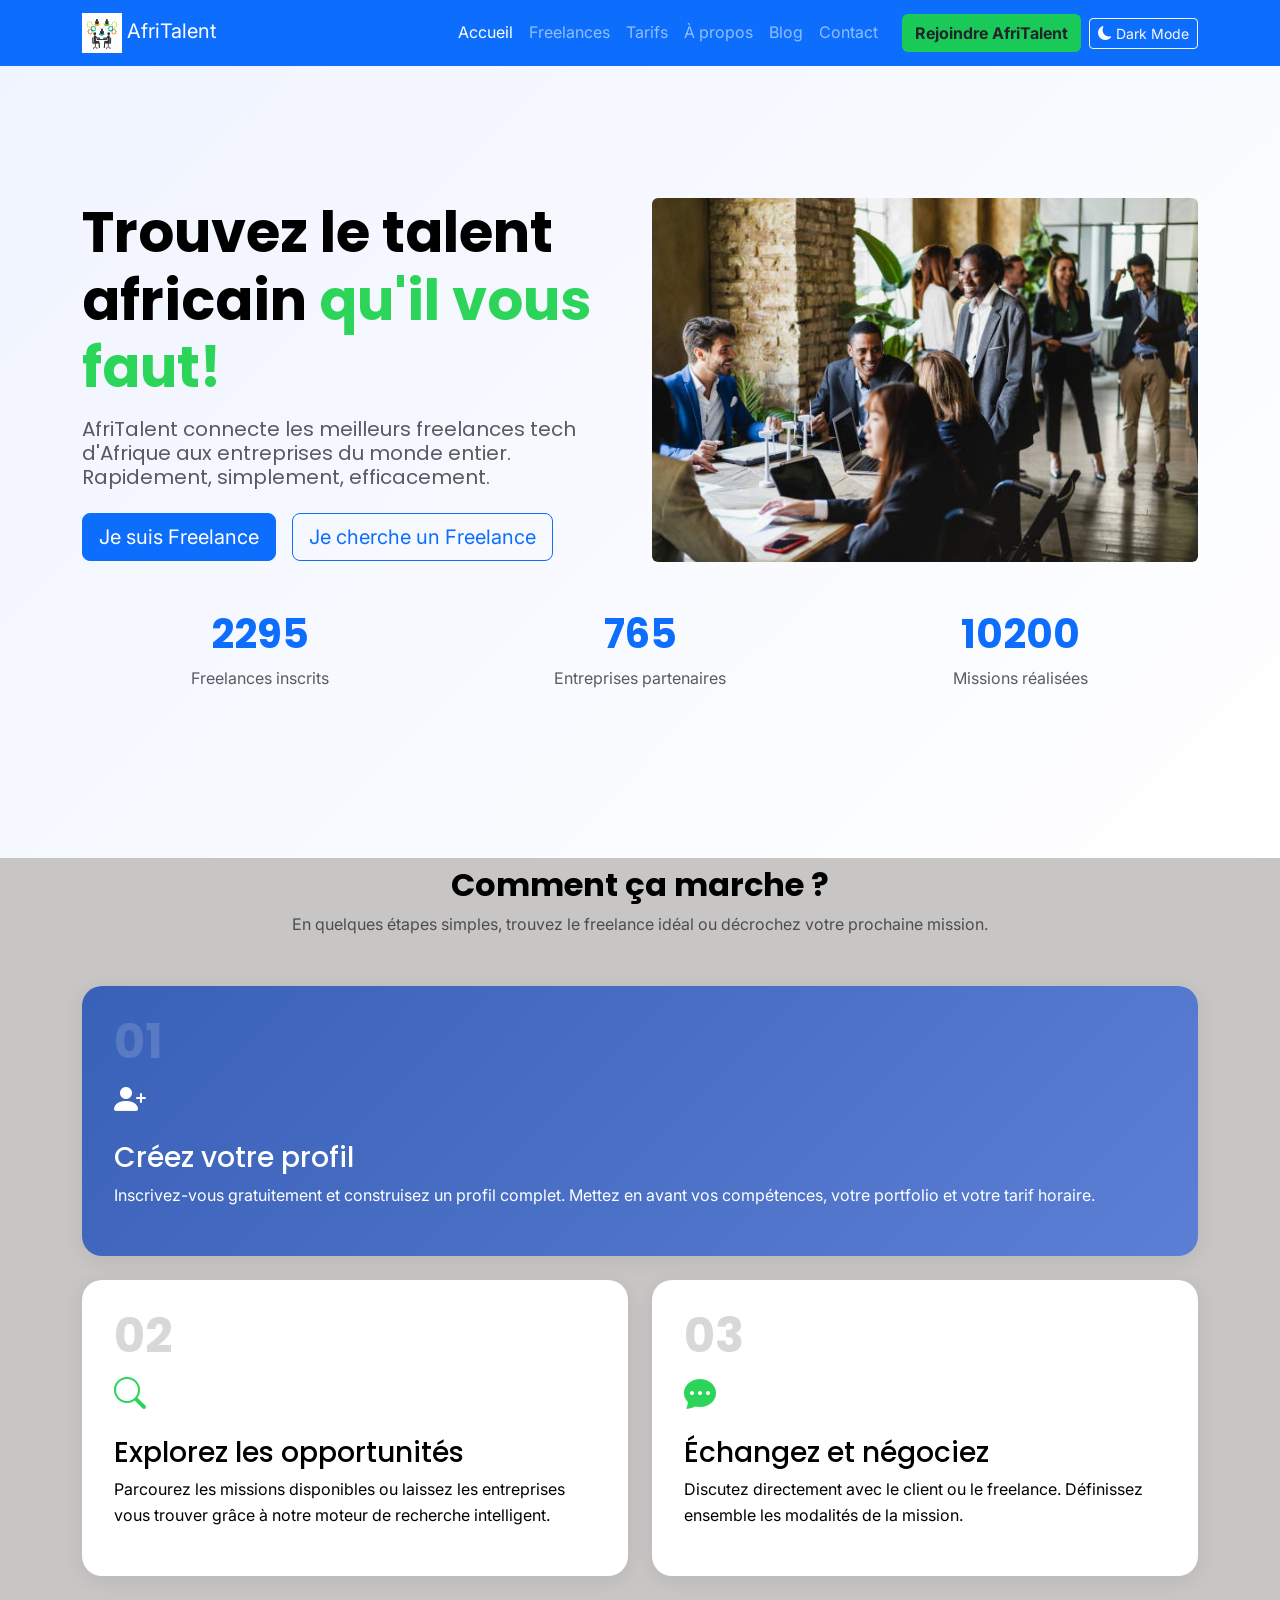
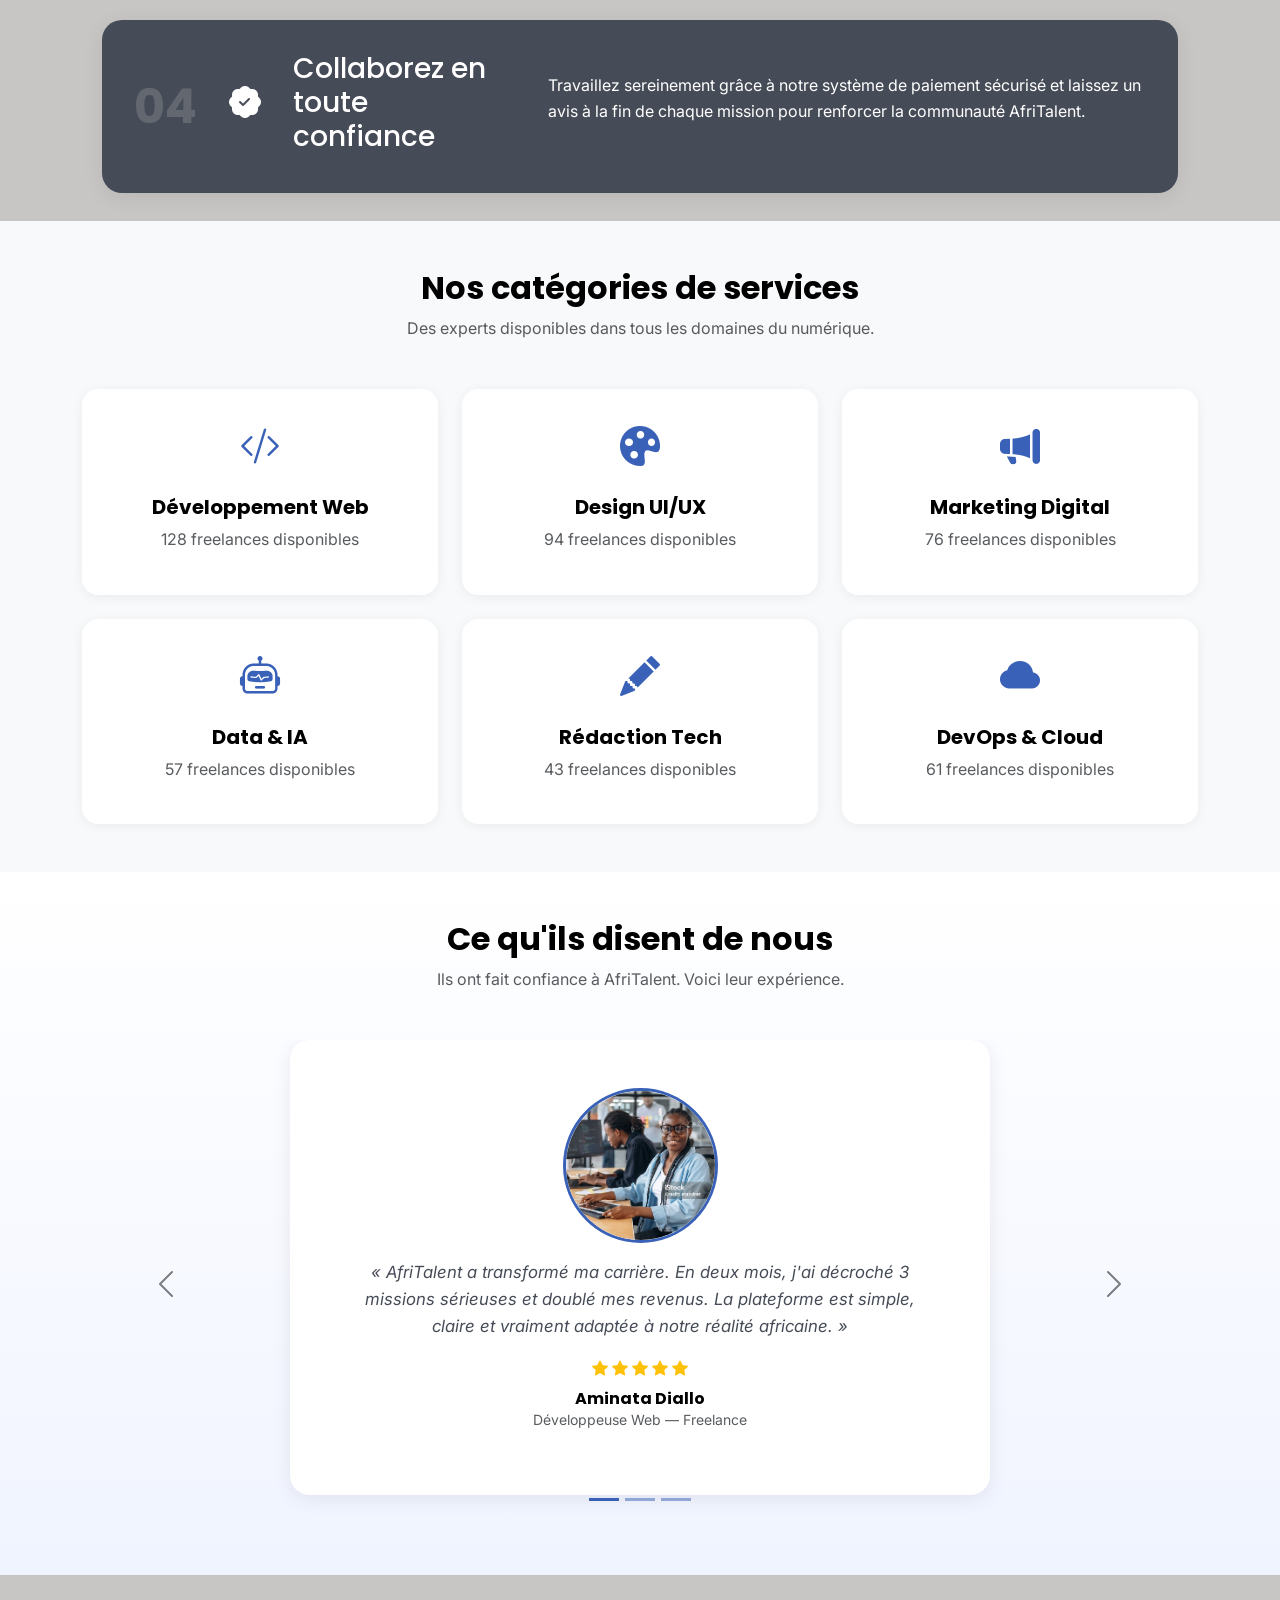
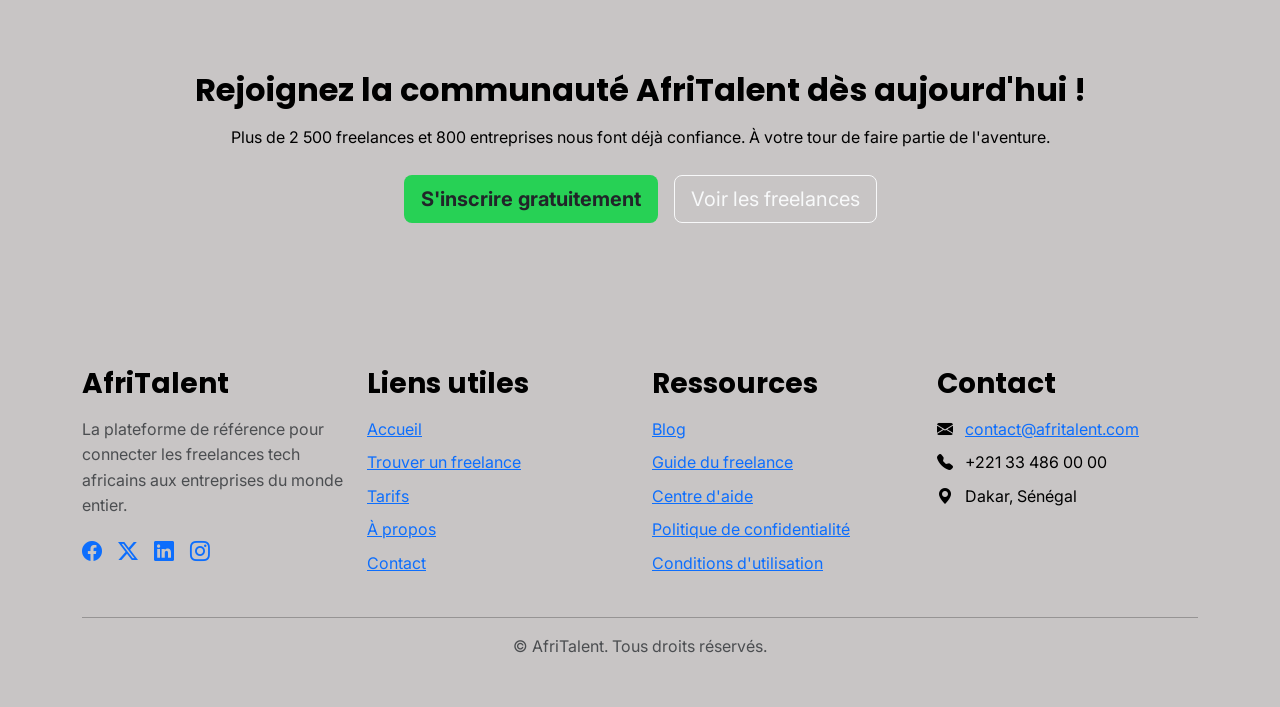
==== commit 95b3e0ea: "Déploiement : GitHub Pages activé, README finalisé et présentation PowerPoint ajoutée" ====
--- a/index.html
+++ b/index.html
@@ -425,7 +425,7 @@
      <i class="bi bi-arrow-up-short"></i>
   </button>
   <script src="https://cdn.jsdelivr.net/npm/bootstrap@5.3.0/dist/js/bootstrap.bundle.min.js"></script>
-  <!-- Votre script JavaScript -->
-  <script src="js/main.js"></script>
+  
+  <script src="JS/main.js"></script>
 </body>
 </html>
